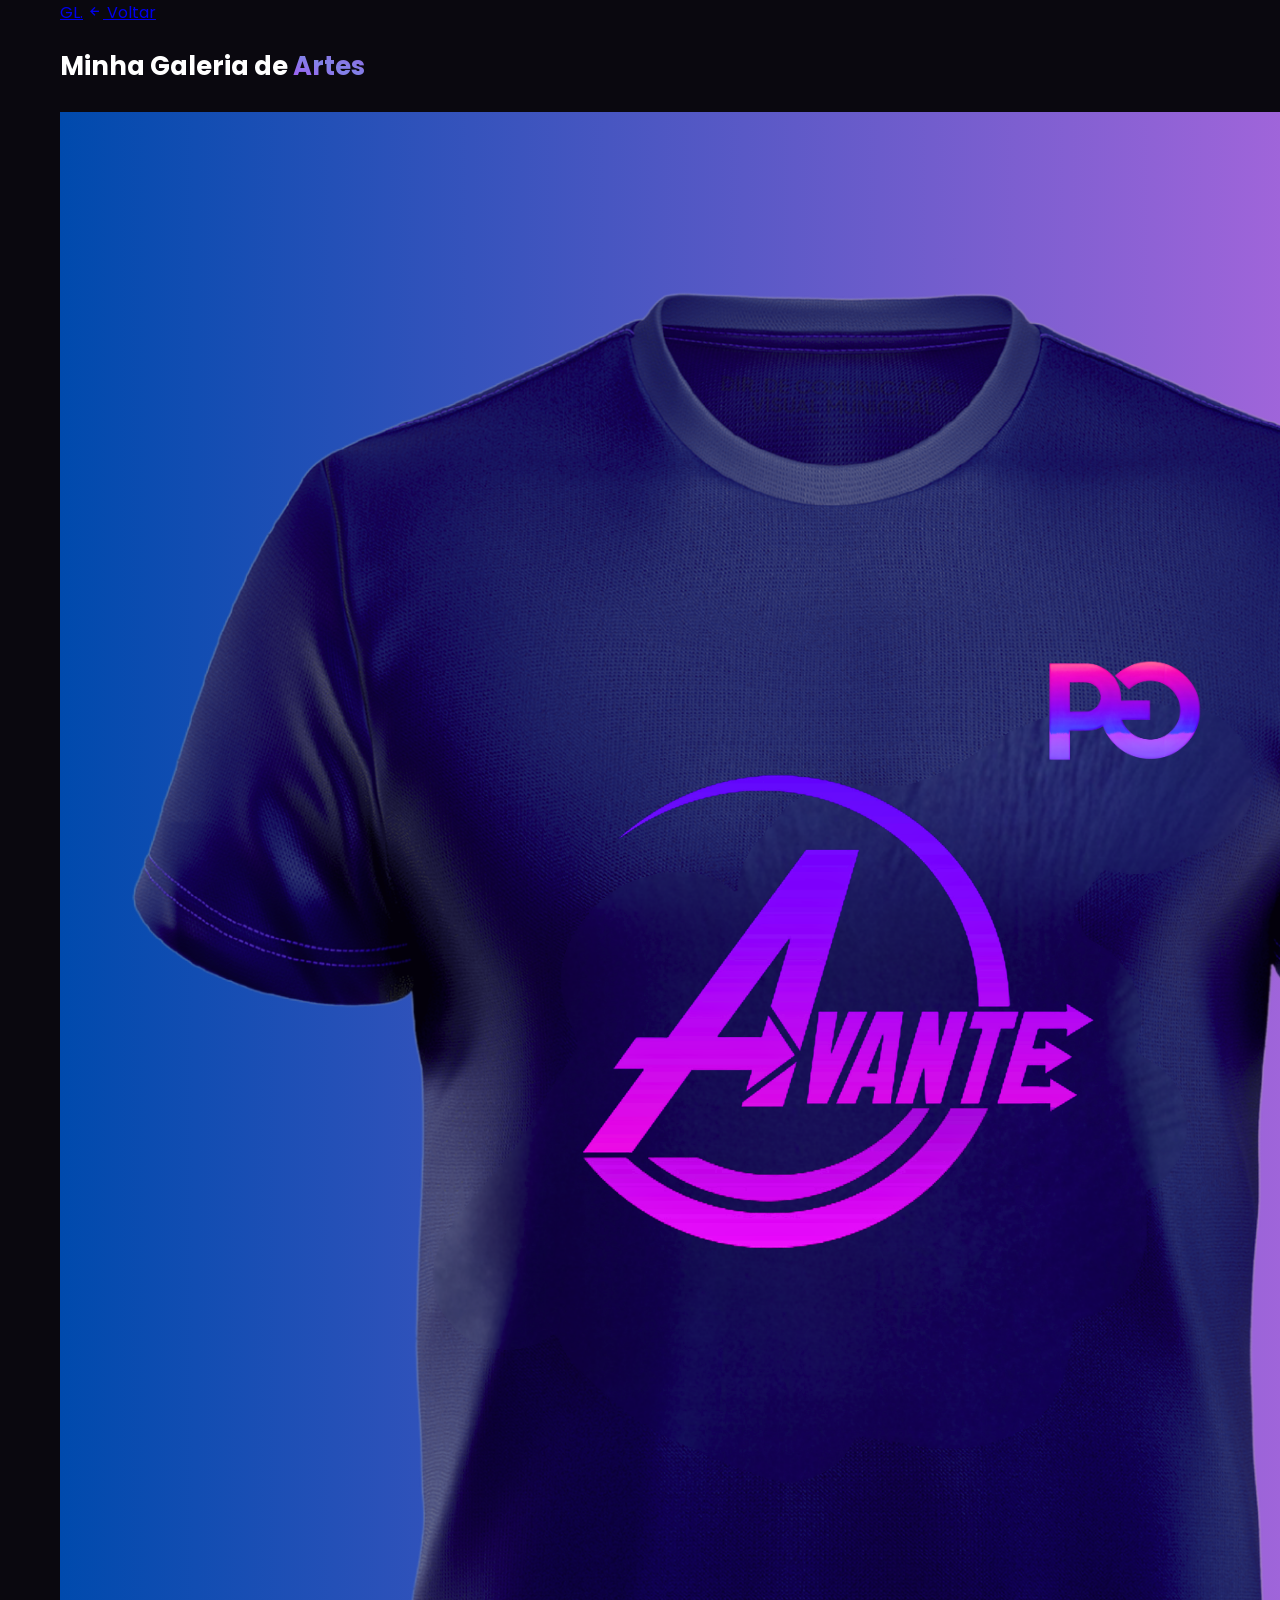
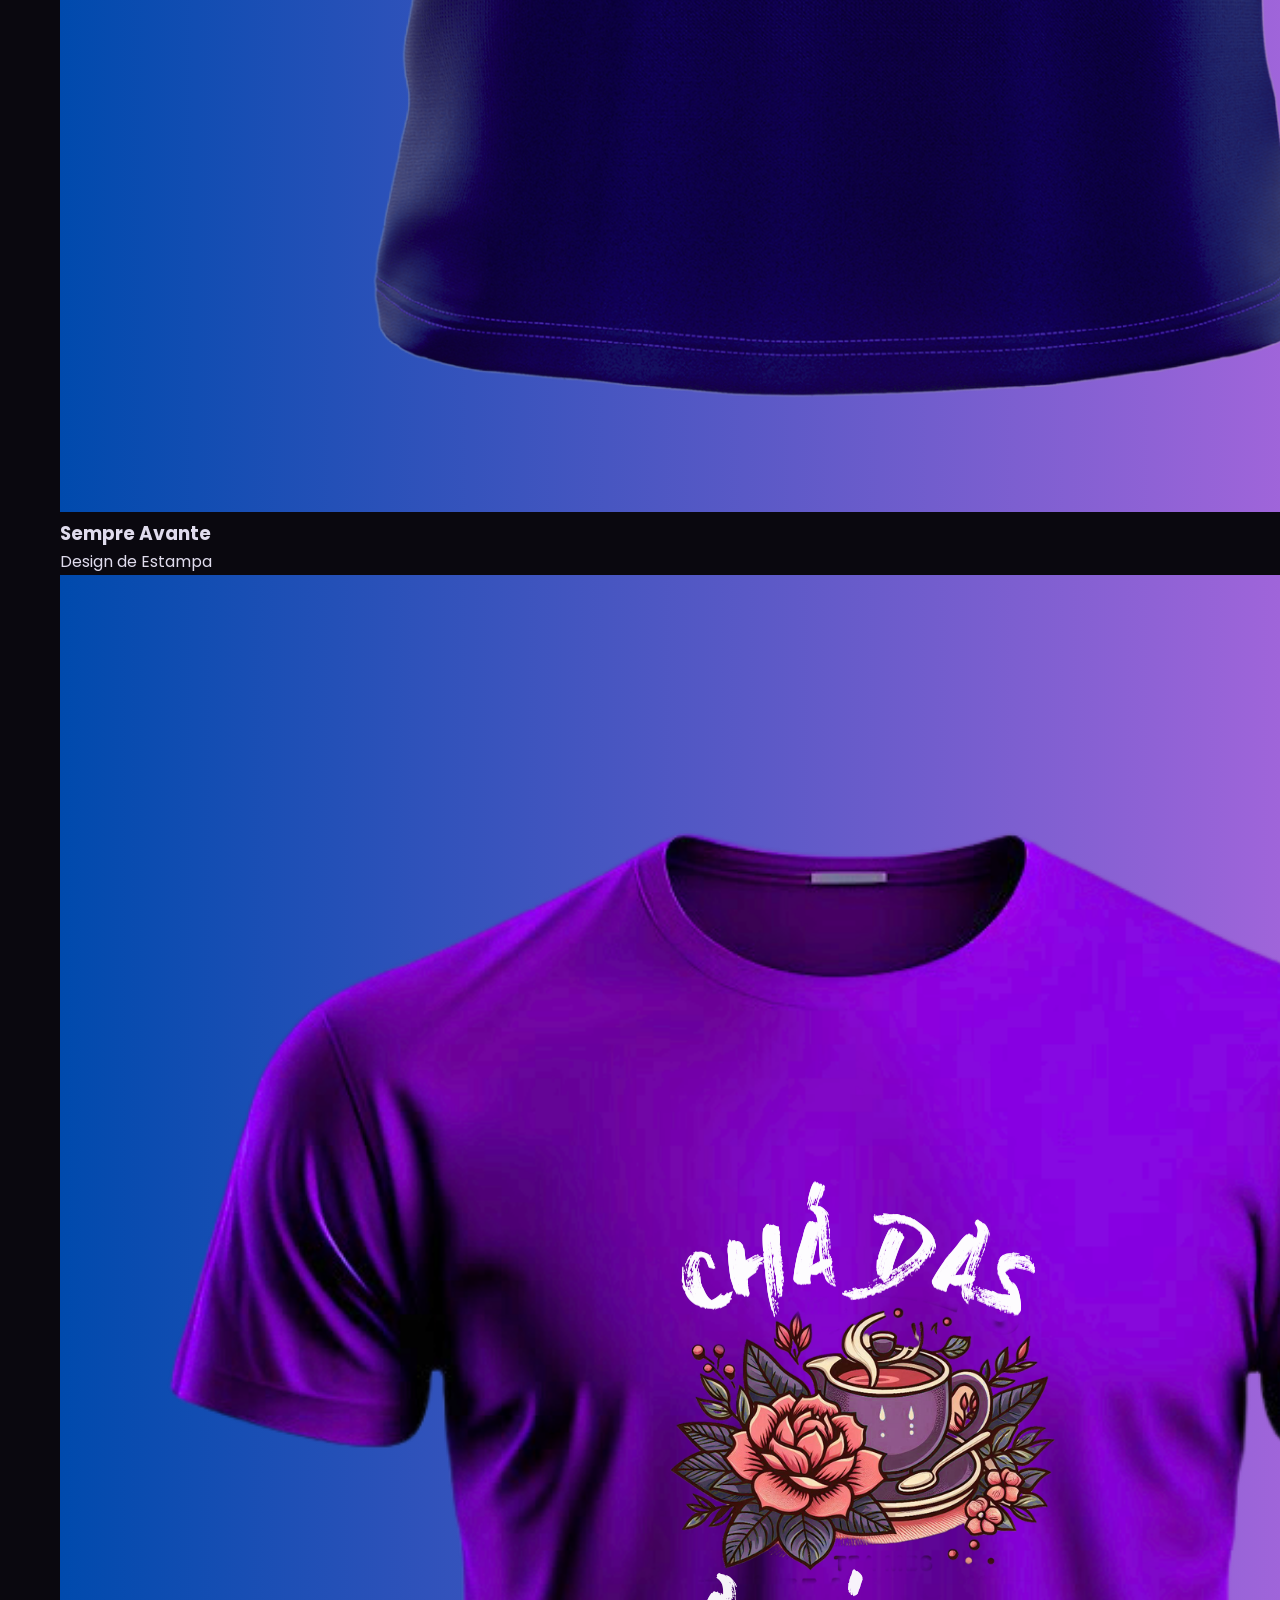
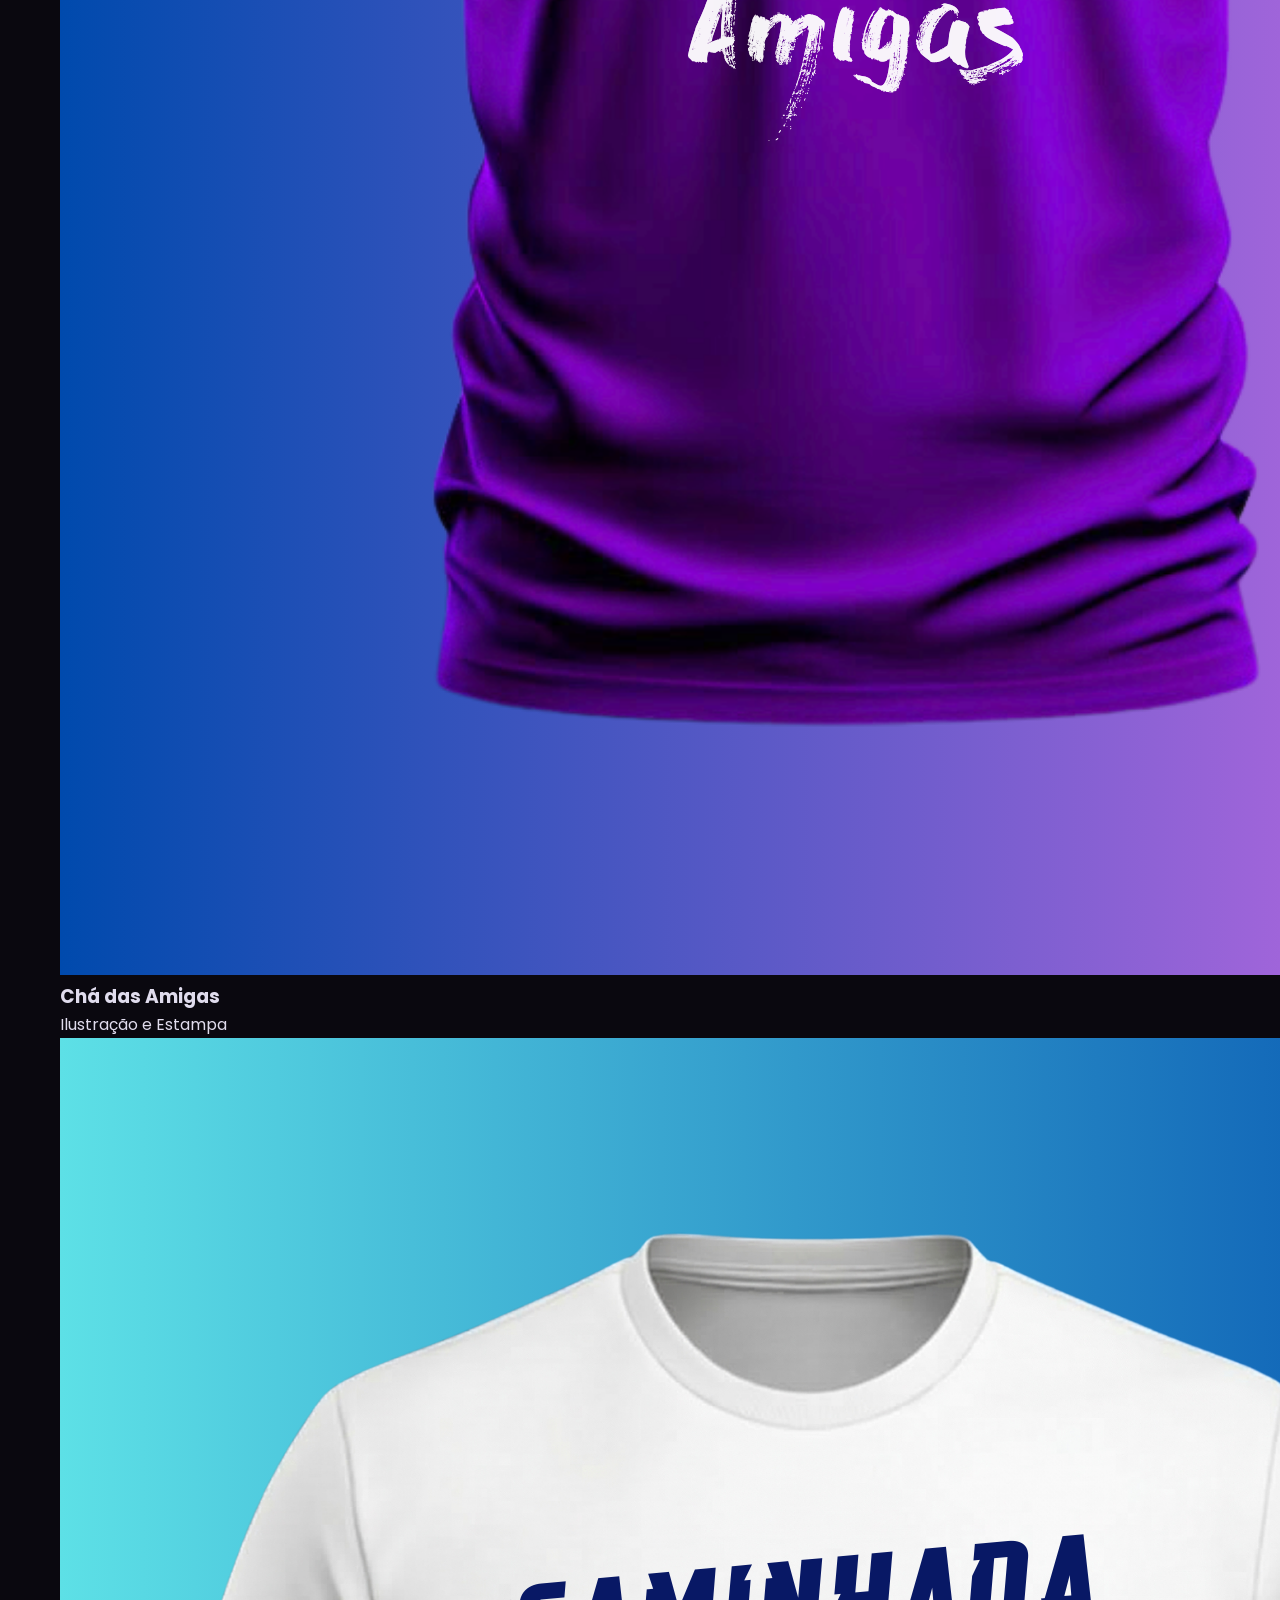
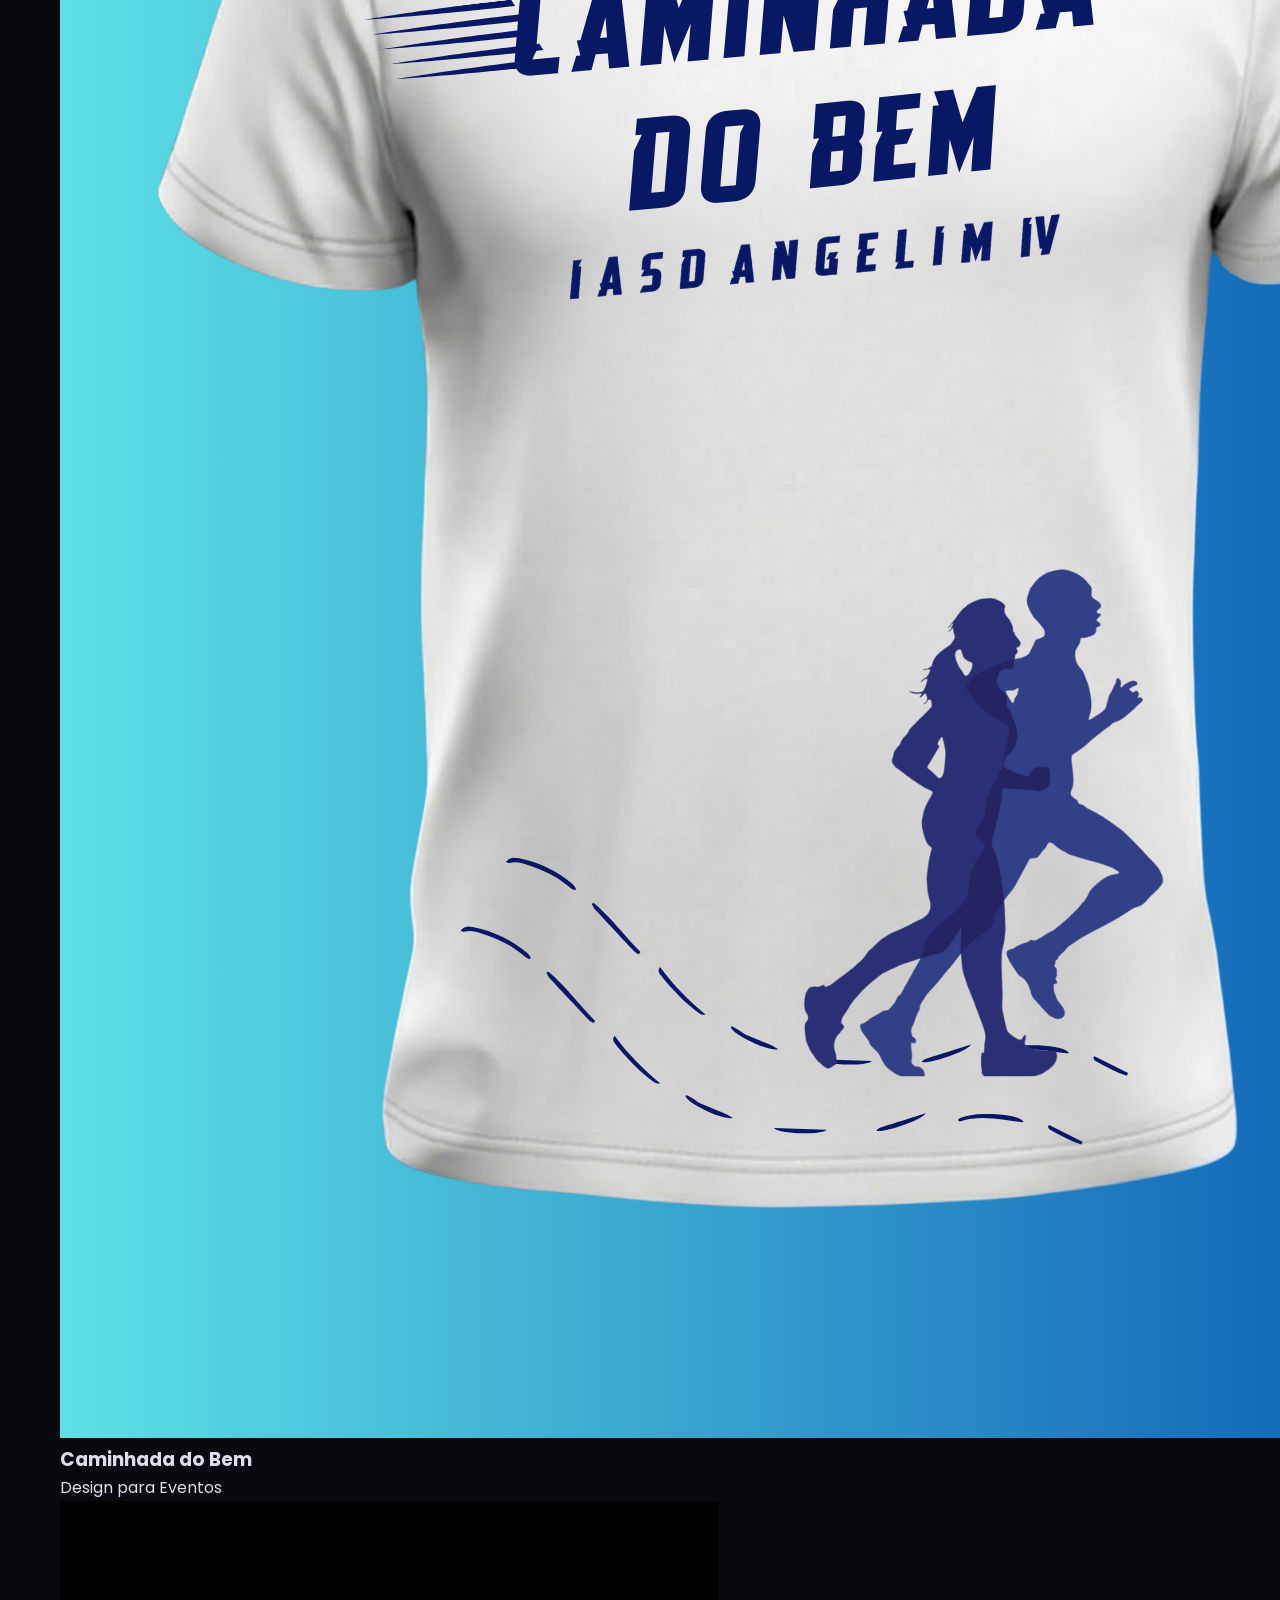
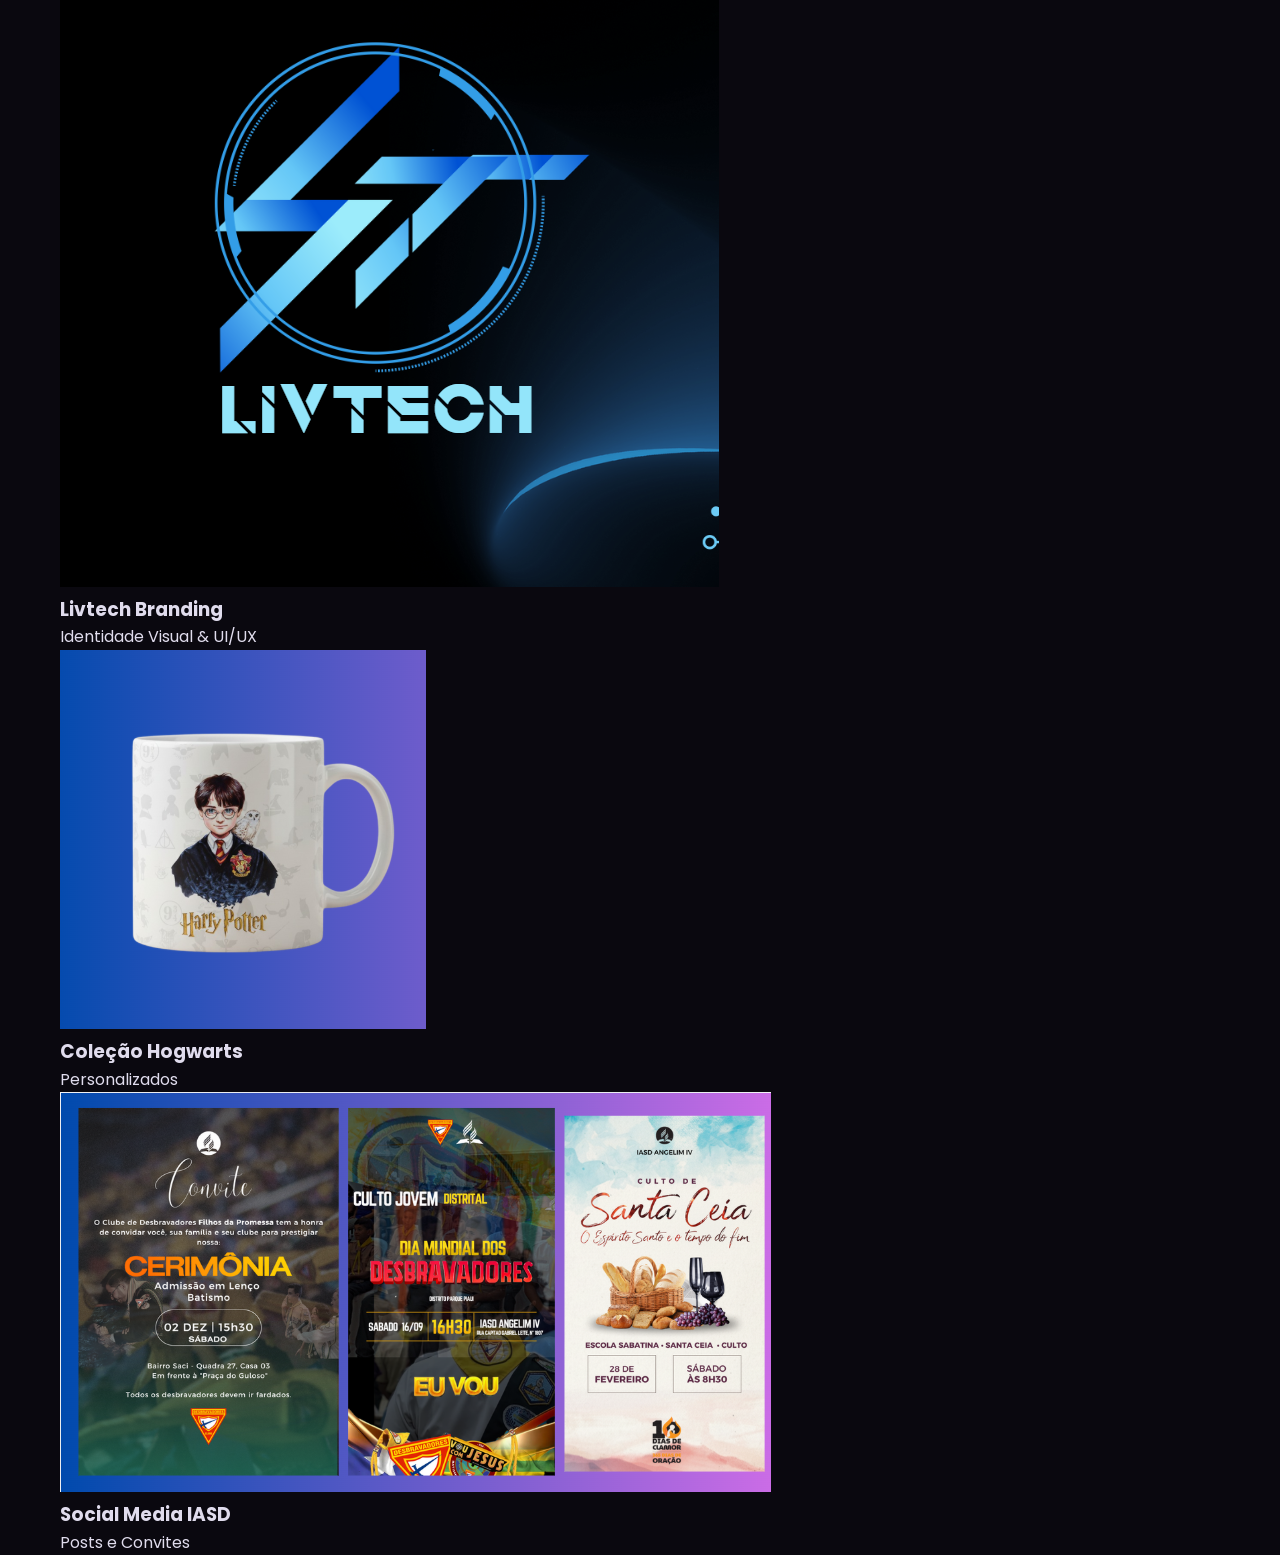
==== galeria.html @ 70418738 "Add files via upload" ====
<!DOCTYPE html>
<html lang="pt-br">
<head>
    <meta charset="UTF-8">
    <meta name="viewport" content="width=device-width, initial-scale=1.0">
    <title>Galeria de Artes | Giordana Livia</title>
    <link rel="stylesheet" href="style.css">
    <link href="https://fonts.googleapis.com/css2?family=Poppins:wght@300;400;600&display=swap" rel="stylesheet">
    <link href='https://unpkg.com/boxicons@2.1.4/css/boxicons.min.css' rel='stylesheet'>
</head>
<body class="bg-galeria">

    <nav class="navbar">
        <div class="container nav-container">
            <a href="index.html" class="logo">GL<span>.</span></a>
            <a href="index.html" class="btn-back"><i class='bx bx-left-arrow-alt'></i> Voltar</a>
        </div>
    </nav>

    <main class="galeria-section">
        <div class="container">
            <h1 class="section-title">Minha Galeria de <span>Artes</span></h1>
            
            <div class="grid-galeria">
            <div class="card-art">
                    <img src="camiseta-avante.jpg" alt="Camiseta Sempre Avante">
                    <div class="card-art-info">
                        <h3>Sempre Avante</h3>
                        <p>Design de Estampa</p>
                    </div>
                </div>  
                

                     <div class="card-art">
                    <img src="camiseta-cha.jpg" alt="Chá das Amigas">
                    <div class="card-art-info">
                        <h3>Chá das Amigas</h3>
                        <p>Ilustração e Estampa</p>
                    </div>
                </div>

                <div class="card-art">
                    <img src="camiseta-caminhada.jpg" alt="Caminhada do Bem">
                    <div class="card-art-info">
                        <h3>Caminhada do Bem</h3>
                        <p>Design para Eventos</p>
                    </div>
                </div>
                
                <div class="card-art">
                    <img src="mockup-livtech.jpg" alt="Livtech Branding">
                    <div class="card-art-info">
                        <h3>Livtech Branding</h3>
                        <p>Identidade Visual & UI/UX</p>
                    </div>
                </div>

               

                <div class="card-art">
                    <img src="canecas-hp.jpg" alt="Canecas Harry Potter">
                    <div class="card-art-info">
                        <h3>Coleção Hogwarts</h3>
                        <p>Personalizados</p>
                    </div>
                </div>


                <div class="card-art">
                    <img src="posts-igreja.jpg" alt="Social Media IASD">
                    <div class="card-art-info">
                        <h3>Social Media IASD</h3>
                        <p>Posts e Convites</p>
                    </div>
                </div>

                
            </div>
        </div>
    </main>

</body>
</html>
---- style.css ----
:root {
    /* Cores Base */
    --bg-color: #0a080f;           
    --card-bg: #13101c;           
    --text-color: #e0dced;        
    --white: #ffffff;
    
    /* Paleta Lilás */
    --primary-color: #a855f7;      
    --secondary-color: #6b21a8;    
    --accent-color: #d8b4fe;       
    
    /* Degradê */
    --main-gradient: linear-gradient(20deg, #a855f7, hsl(240, 69%, 71%), #9164df);
    --font-main: 'Poppins', sans-serif;
}

* {
    margin: 0;
    padding: 0;
    box-sizing: border-box;
}

body {
    font-family: var(--font-main);
    background-color: var(--bg-color);
    color: var(--text-color);
    line-height: 1.6;
    margin: 0; /* Garante que nada fique afastado das bordas */
    padding: 0;
    overflow-x: hidden; /* Evita que a barra lilás crie rolagem lateral */
}

.container {
    max-width: 1200px;
    margin: 0 auto;
    padding: 0 20px;
}

/* --- CABEÇALHO DE CONTATO (TOPO DO CARTAZ) --- */
/* --- CABEÇALHO DE CONTATO (CENTRALIZADO) --- */
.contato-topo-fixo {
    display: flex;
    justify-content: center; /* CENTRALIZA NA HORIZONTAL */
    align-items: center;     /* CENTRALIZA NA VERTICAL */
    gap: 40px;               /* ESPAÇO ENTRE WHATSAPP E INSTAGRAM */
    background: var(--main-gradient); 
    padding: 15px 0;
    width: 100vw; 
    position: relative;
    margin-left: calc(-50vw + 50%); 
    margin-top: 0;           /* ENCOSTA NO TOPO */
    margin-bottom: 30px;
    box-shadow: 0 4px 15px rgba(168, 85, 247, 0.3);
}

.contato-topo-fixo a {
    color: var(--white);
    text-decoration: none;
    font-weight: 600;
    font-size: 1rem;
    display: flex;
    align-items: center;
    gap: 5px;               /* ESPAÇO ENTRE O ÍCONE E O TEXTO */
}

.contato-topo-fixo i {
    font-size: 1.4rem;
}

/* Ajuste para o título não ficar grudado */
.section-title {
    margin-top: 20px;
    margin-bottom: 25px;
}
/* --- 2. SEÇÃO DE SERVIÇOS (FLYER) --- */
.servicos-section {
    padding-top: 30px;
    padding-bottom: 50px;
    text-align: center;
}

.section-title {
    font-size: 2.2rem;
    margin-bottom: 25px;
    color: var(--white);
}

.section-title span {
    background: var(--main-gradient);
    -webkit-background-clip: text;
    -webkit-text-fill-color: transparent;
}

/* --- 3. APRESENTAÇÃO: FOTO À ESQUERDA --- */
.apresentacao-cartaz {
    display: flex;
    flex-direction: row;
    align-items: center;
    justify-content: center;
    gap: 25px;
    max-width: 850px;
    margin: 0 auto 40px;
    text-align: left; /* Garante o texto alinhado à esquerda no PC */
}

.foto-perfil img {
    width: 130px;
    height: 130px;
    border-radius: 50%;
    border: 3px solid var(--primary-color);
    object-fit: cover;
    flex-shrink: 0;
    box-shadow: 0 0 15px rgba(168, 85, 247, 0.4);
}

.texto-apresentação p {
    font-size: 1rem;
    color: var(--text-color);
}

/* --- 4. GRID DE SERVIÇOS (CARDS) --- */
.grid-servicos {
    display: grid;
    grid-template-columns: repeat(auto-fit, minmax(280px, 1fr));
    gap: 20px;
}

.card-servico {
    background: var(--card-bg);
    padding: 25px;
    border-radius: 20px;
    border: 1px solid rgba(168, 85, 247, 0.1);
    text-align: left;
    transition: 0.3s;
}

.card-servico:hover {
    border-color: var(--primary-color);
    transform: translateY(-5px);
}

.card-servico i.main-icon {
    font-size: 2.5rem;
    color: var(--primary-color);
    margin-bottom: 15px;
    display: block;
}

.card-servico h3 {
    font-size: 1.3rem;
    margin-bottom: 10px;
    color: var(--white);
}

.card-servico p {
    font-size: 0.9rem;
    color: #b5a4a4;
    margin-bottom: 15px;
}

.lista-servicos {
    list-style: none;
    border-top: 1px solid rgba(255, 255, 255, 0.05);
    padding-top: 15px;
}

.lista-servicos li {
    font-size: 0.85rem;
    margin-bottom: 8px;
    display: flex;
    align-items: center;
    gap: 8px;
}

.lista-servicos li i {
    color: var(--primary-color);
    font-size: 1rem;
}

/* --- AJUSTES EXCLUSIVOS PARA CELULAR (PRINT 2X2) --- */
@media (max-width: 768px) {
    .contato-topo-fixo {
        display: flex;
        justify-content: center; /* GARANTE A CENTRALIZAÇÃO NO CELULAR */
        gap: 15px;               /* REDUZ O ESPAÇO PARA CABER NO PRINT */
        padding: 12px 0;
        margin-top: 0;
        width: 100vw;
    }

    .contato-topo-fixo a {
        font-size: 0.8rem;
    }
}

    .section-title {
        font-size: 1.6rem;
    }

    .apresentacao-cartaz {
        flex-direction: row; /* FOTO À ESQUERDA NO CELULAR */
        gap: 15px;
        margin-bottom: 25px;
        padding: 0 10px;
    }

    .foto-perfil img {
        width: 85px; 
        height: 85px;
    }

    .texto-apresentação p {
        font-size: 0.75rem;
        line-height: 1.3;
    }

    /* FORÇA O GRID 2X2 NO CELULAR */
    .grid-servicos {
        grid-template-columns: 1fr 1fr; 
        gap: 10px;
    }

    .card-servico {
        padding: 15px 10px;
    }

    .card-servico h3 {
        font-size: 0.95rem;
    }

    .card-servico p {
        font-size: 0.7rem;
    }

    .lista-servicos li {
        font-size: 0.65rem; 
        gap: 5px;
    }
}
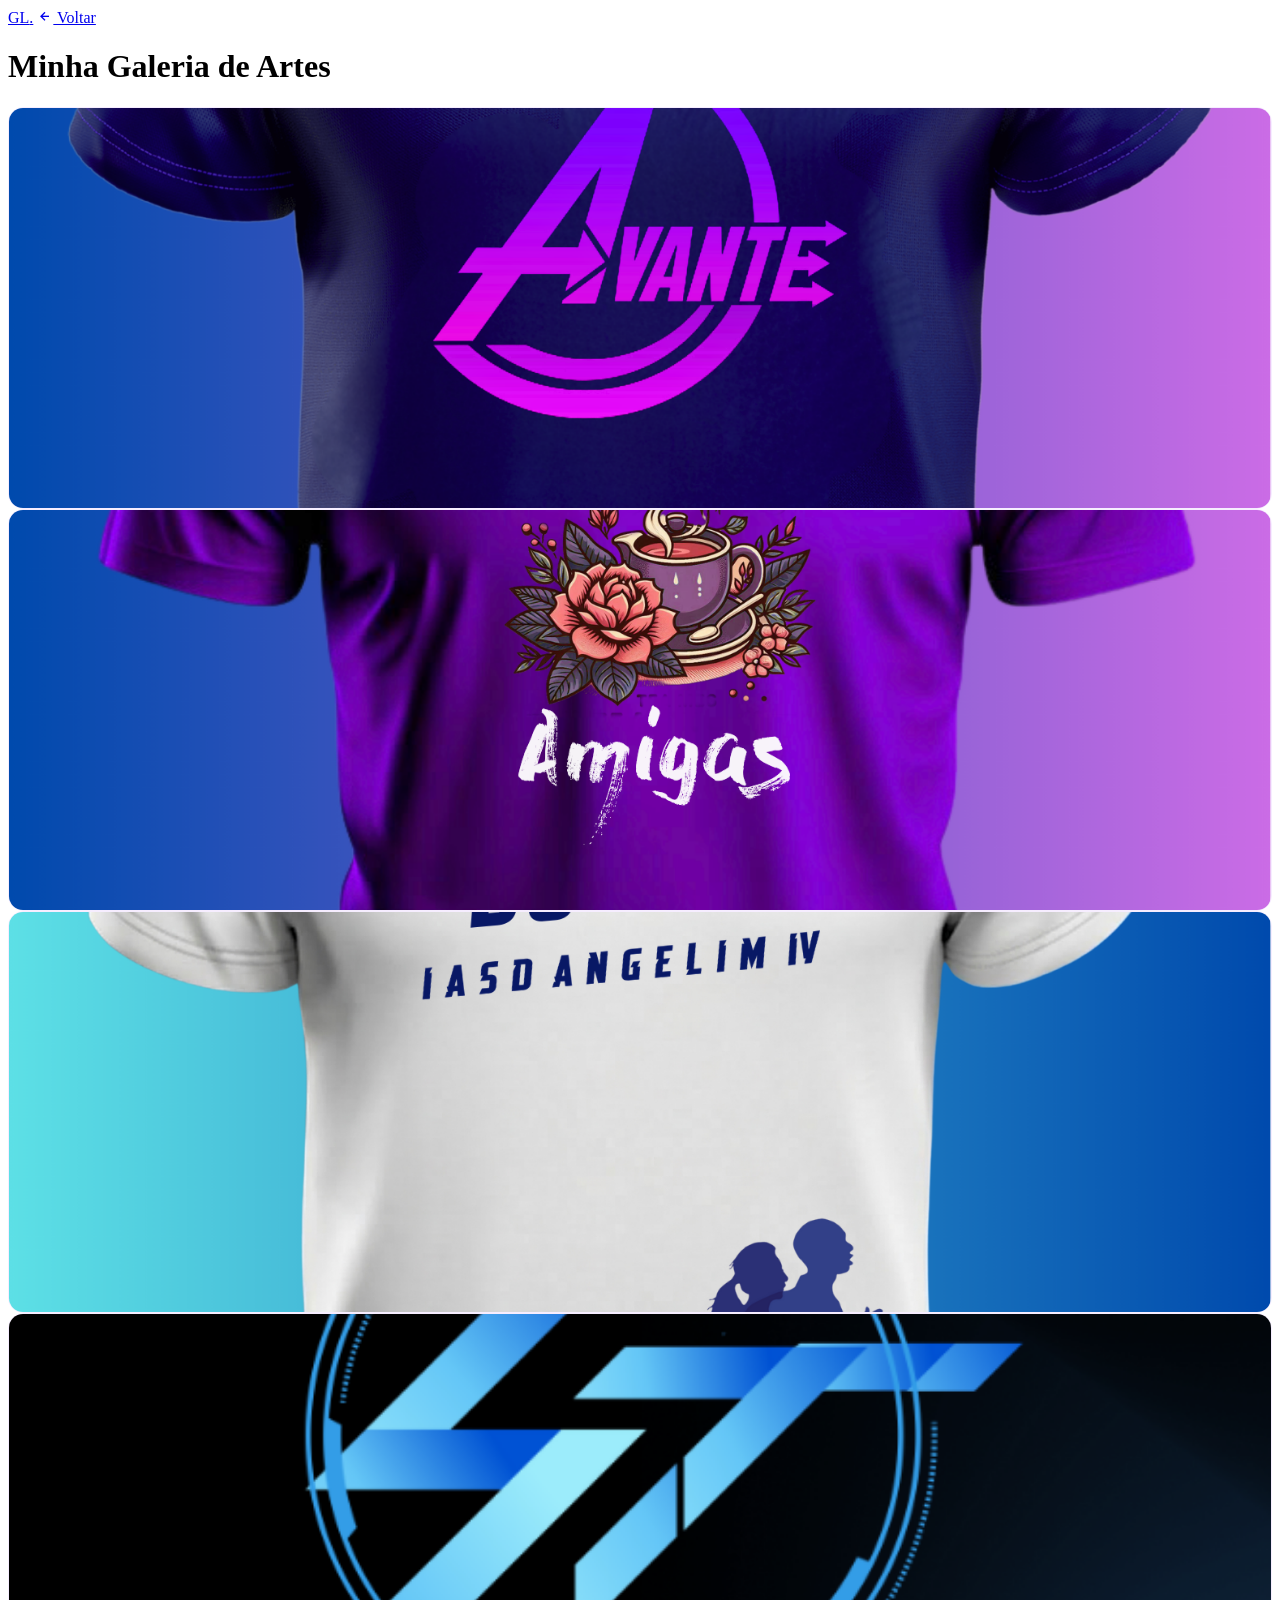
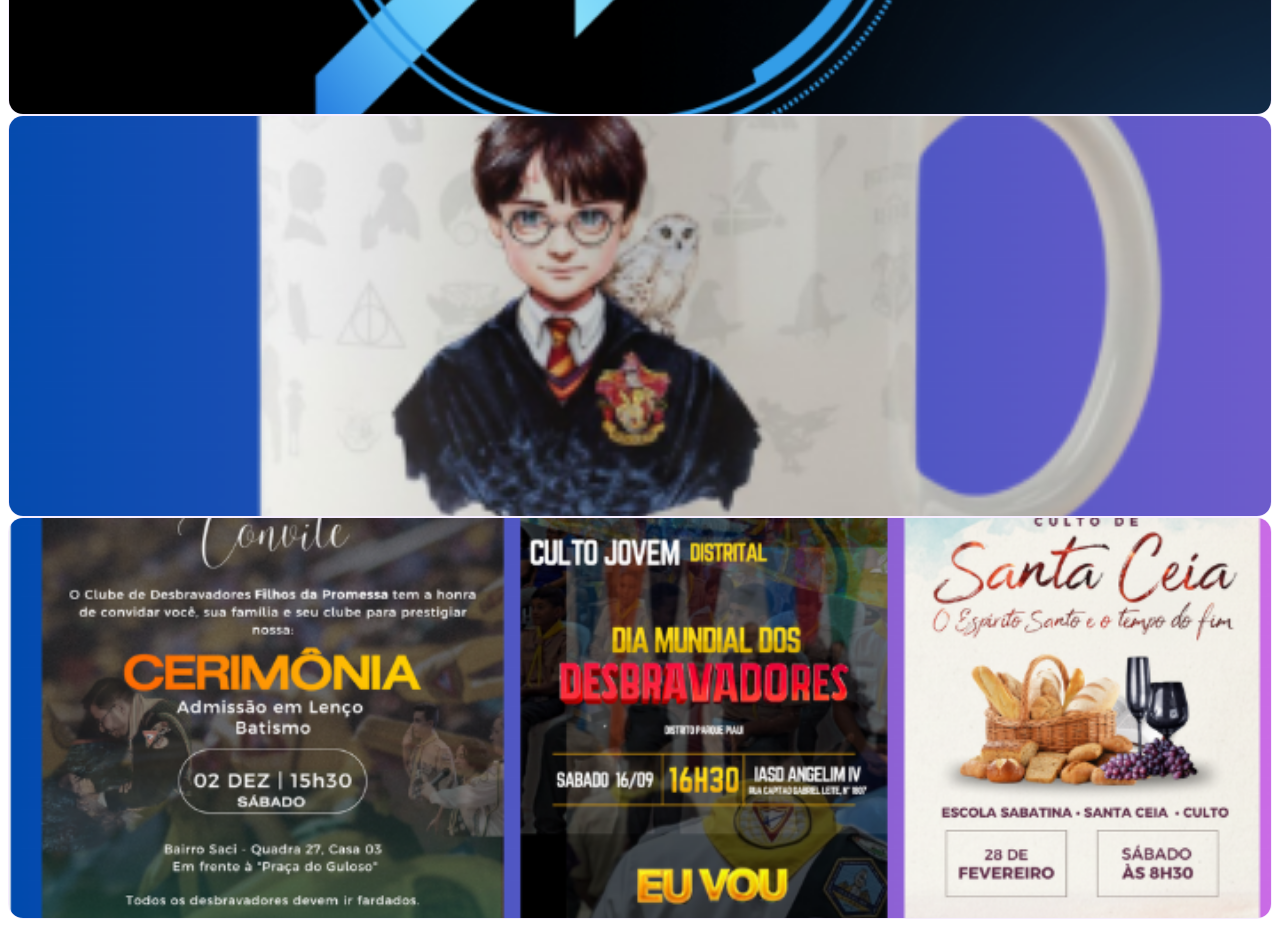
==== commit 8ab64c19: "Fix HTML formatting and structure" ====
--- a/galeria.html
+++ b/galeria.html
@@ -4,7 +4,7 @@
     <meta charset="UTF-8">
     <meta name="viewport" content="width=device-width, initial-scale=1.0">
     <title>Galeria de Artes | Giordana Livia</title>
-    <link rel="stylesheet" href="style.css">
+     <link rel="stylesheet" href="style.css">
     <link href="https://fonts.googleapis.com/css2?family=Poppins:wght@300;400;600&display=swap" rel="stylesheet">
     <link href='https://unpkg.com/boxicons@2.1.4/css/boxicons.min.css' rel='stylesheet'>
 </head>
@@ -80,4 +80,4 @@
     </main>
 
 </body>
-</html>+</html>
--- a/style.css
+++ b/style.css
@@ -1,240 +1,105 @@
-:root {
-    /* Cores Base */
-    --bg-color: #0a080f;           
-    --card-bg: #13101c;           
-    --text-color: #e0dced;        
-    --white: #ffffff;
-    
-    /* Paleta Lilás */
-    --primary-color: #a855f7;      
-    --secondary-color: #6b21a8;    
-    --accent-color: #d8b4fe;       
-    
-    /* Degradê */
-    --main-gradient: linear-gradient(20deg, #a855f7, hsl(240, 69%, 71%), #9164df);
-    --font-main: 'Poppins', sans-serif;
+/* --- AJUSTES GERAIS E CORREÇÕES --- */
+
+/* Unificando o efeito de texto em degradê para evitar repetição */
+.gradient-text {
+    background: var(--main-gradient);
+    -webkit-background-clip: text;
+    background-clip: text;
+    -webkit-text-fill-color: transparent;
+    display: inline-block; /* Garante que o fundo cubra apenas o texto */
 }
 
-* {
-    margin: 0;
-    padding: 0;
-    box-sizing: border-box;
+/* Melhoria no Hero para garantir que ocupe a tela toda corretamente */
+.hero {
+    width: 100%;
+    min-height: 100vh; /* min-height é mais seguro que height fixo */
+    display: flex;
+    align-items: center;
+    background: radial-gradient(circle at 10% 30%, rgba(168, 85, 247, 0.1), transparent 40%);
+    padding: 80px 0; /* Espaço para a navbar fixa */
 }
 
-body {
-    font-family: var(--font-main);
-    background-color: var(--bg-color);
-    color: var(--text-color);
-    line-height: 1.6;
-    margin: 0; /* Garante que nada fique afastado das bordas */
-    padding: 0;
-    overflow-x: hidden; /* Evita que a barra lilás crie rolagem lateral */
-}
-
-.container {
-    max-width: 1200px;
-    margin: 0 auto;
-    padding: 0 20px;
-}
-
-/* --- CABEÇALHO DE CONTATO (TOPO DO CARTAZ) --- */
-/* --- CABEÇALHO DE CONTATO (CENTRALIZADO) --- */
-.contato-topo-fixo {
-    display: flex;
-    justify-content: center; /* CENTRALIZA NA HORIZONTAL */
-    align-items: center;     /* CENTRALIZA NA VERTICAL */
-    gap: 40px;               /* ESPAÇO ENTRE WHATSAPP E INSTAGRAM */
-    background: var(--main-gradient); 
-    padding: 15px 0;
-    width: 100vw; 
-    position: relative;
-    margin-left: calc(-50vw + 50%); 
-    margin-top: 0;           /* ENCOSTA NO TOPO */
-    margin-bottom: 30px;
-    box-shadow: 0 4px 15px rgba(168, 85, 247, 0.3);
-}
-
-.contato-topo-fixo a {
-    color: var(--white);
-    text-decoration: none;
-    font-weight: 600;
-    font-size: 1rem;
-    display: flex;
-    align-items: center;
-    gap: 5px;               /* ESPAÇO ENTRE O ÍCONE E O TEXTO */
-}
-
-.contato-topo-fixo i {
-    font-size: 1.4rem;
-}
-
-/* Ajuste para o título não ficar grudado */
-.section-title {
-    margin-top: 20px;
-    margin-bottom: 25px;
-}
-/* --- 2. SEÇÃO DE SERVIÇOS (FLYER) --- */
-.servicos-section {
-    padding-top: 30px;
-    padding-bottom: 50px;
-    text-align: center;
-}
-
-.section-title {
-    font-size: 2.2rem;
-    margin-bottom: 25px;
-    color: var(--white);
-}
-
-.section-title span {
-    background: var(--main-gradient);
-    -webkit-background-clip: text;
-    -webkit-text-fill-color: transparent;
-}
-
-/* --- 3. APRESENTAÇÃO: FOTO À ESQUERDA --- */
-.apresentacao-cartaz {
-    display: flex;
-    flex-direction: row;
-    align-items: center;
-    justify-content: center;
-    gap: 25px;
-    max-width: 850px;
-    margin: 0 auto 40px;
-    text-align: left; /* Garante o texto alinhado à esquerda no PC */
-}
-
-.foto-perfil img {
-    width: 130px;
-    height: 130px;
-    border-radius: 50%;
-    border: 3px solid var(--primary-color);
-    object-fit: cover;
-    flex-shrink: 0;
-    box-shadow: 0 0 15px rgba(168, 85, 247, 0.4);
-}
-
-.texto-apresentação p {
-    font-size: 1rem;
-    color: var(--text-color);
-}
-
-/* --- 4. GRID DE SERVIÇOS (CARDS) --- */
-.grid-servicos {
-    display: grid;
-    grid-template-columns: repeat(auto-fit, minmax(280px, 1fr));
-    gap: 20px;
-}
-
-.card-servico {
-    background: var(--card-bg);
-    padding: 25px;
-    border-radius: 20px;
-    border: 1px solid rgba(168, 85, 247, 0.1);
-    text-align: left;
-    transition: 0.3s;
-}
-
-.card-servico:hover {
-    border-color: var(--primary-color);
-    transform: translateY(-5px);
-}
-
-.card-servico i.main-icon {
-    font-size: 2.5rem;
-    color: var(--primary-color);
-    margin-bottom: 15px;
-    display: block;
-}
-
-.card-servico h3 {
-    font-size: 1.3rem;
-    margin-bottom: 10px;
-    color: var(--white);
-}
-
-.card-servico p {
-    font-size: 0.9rem;
-    color: #b5a4a4;
-    margin-bottom: 15px;
-}
-
-.lista-servicos {
-    list-style: none;
-    border-top: 1px solid rgba(255, 255, 255, 0.05);
-    padding-top: 15px;
-}
-
-.lista-servicos li {
-    font-size: 0.85rem;
-    margin-bottom: 8px;
-    display: flex;
-    align-items: center;
-    gap: 8px;
-}
-
-.lista-servicos li i {
-    color: var(--primary-color);
-    font-size: 1rem;
-}
-
-/* --- AJUSTES EXCLUSIVOS PARA CELULAR (PRINT 2X2) --- */
+/* --- CORREÇÃO DO MEDIA QUERY (Onde estava o erro de chaves) --- */
 @media (max-width: 768px) {
-    .contato-topo-fixo {
-        display: flex;
-        justify-content: center; /* GARANTE A CENTRALIZAÇÃO NO CELULAR */
-        gap: 15px;               /* REDUZ O ESPAÇO PARA CABER NO PRINT */
-        padding: 12px 0;
-        margin-top: 0;
-        width: 100vw;
+    .hero {
+        height: auto;
+        padding: 120px 0 50px 0;
     }
 
-    .contato-topo-fixo a {
-        font-size: 0.8rem;
+    .hero-layout {
+        flex-direction: column-reverse;
+        text-align: center;
+        gap: 30px;
+    }
+
+    .hero-content h1 {
+        font-size: 2.8rem;
+        line-height: 1.2;
+    }
+
+    .hero-image img {
+        width: 250px; /* Reduzi um pouco para telas pequenas */
+        height: 250px;
+        object-fit: cover;
+        border-radius: 50%;
+        border: 5px solid var(--primary-color);
+        display: block;
+        margin: 0 auto;
+    } /* FECHAMENTO CORRETO AQUI */
+
+    .hero-btns {
+        flex-direction: column;
+        width: 100%;
+        align-items: center;
+    }
+
+    .btn-filled, .btn-outline {
+        width: 100%;
+        max-width: 300px;
+        text-align: center;
     }
 }
 
-    .section-title {
-        font-size: 1.6rem;
-    }
+/* --- MELHORIA NOS CARDS DE ARTES --- */
+.card-art {
+    background: var(--card-bg);
+    border-radius: 15px;
+    overflow: hidden;
+    position: relative;
+    height: 400px;
+    border: 1px solid rgba(168, 85, 247, 0.1);
+    transition: transform 0.4s cubic-bezier(0.175, 0.885, 0.32, 1.275);
+    will-change: transform;
+}
 
-    .apresentacao-cartaz {
-        flex-direction: row; /* FOTO À ESQUERDA NO CELULAR */
-        gap: 15px;
-        margin-bottom: 25px;
-        padding: 0 10px;
-    }
+.card-art img {
+    width: 100%;
+    height: 100%;
+    object-fit: cover;
+    transition: 0.6s ease;
+}
 
-    .foto-perfil img {
-        width: 85px; 
-        height: 85px;
-    }
+.card-art:hover img {
+    transform: scale(1.1) rotate(2deg);
+    filter: brightness(0.4);
+}
 
-    .texto-apresentação p {
-        font-size: 0.75rem;
-        line-height: 1.3;
-    }
+.card-art-info {
+    position: absolute;
+    bottom: -100%;
+    left: 0;
+    width: 100%;
+    background: linear-gradient(to top, rgba(10, 8, 15, 0.95), transparent);
+    padding: 25px;
+    transition: 0.4s ease-in-out;
+}
 
-    /* FORÇA O GRID 2X2 NO CELULAR */
-    .grid-servicos {
-        grid-template-columns: 1fr 1fr; 
-        gap: 10px;
-    }
+.card-art:hover .card-art-info {
+    bottom: 0;
+}
 
-    .card-servico {
-        padding: 15px 10px;
-    }
-
-    .card-servico h3 {
-        font-size: 0.95rem;
-    }
-
-    .card-servico p {
-        font-size: 0.7rem;
-    }
-
-    .lista-servicos li {
-        font-size: 0.65rem; 
-        gap: 5px;
-    }
-}+/* --- BOTÕES DE CONTATO (Ajuste de contraste) --- */
+.btn-contato.whatsapp:hover {
+    background-color: #1eb954; /* Um verde levemente mais escuro no hover */
+    box-shadow: 0 0 20px rgba(37, 211, 102, 0.3);
+}
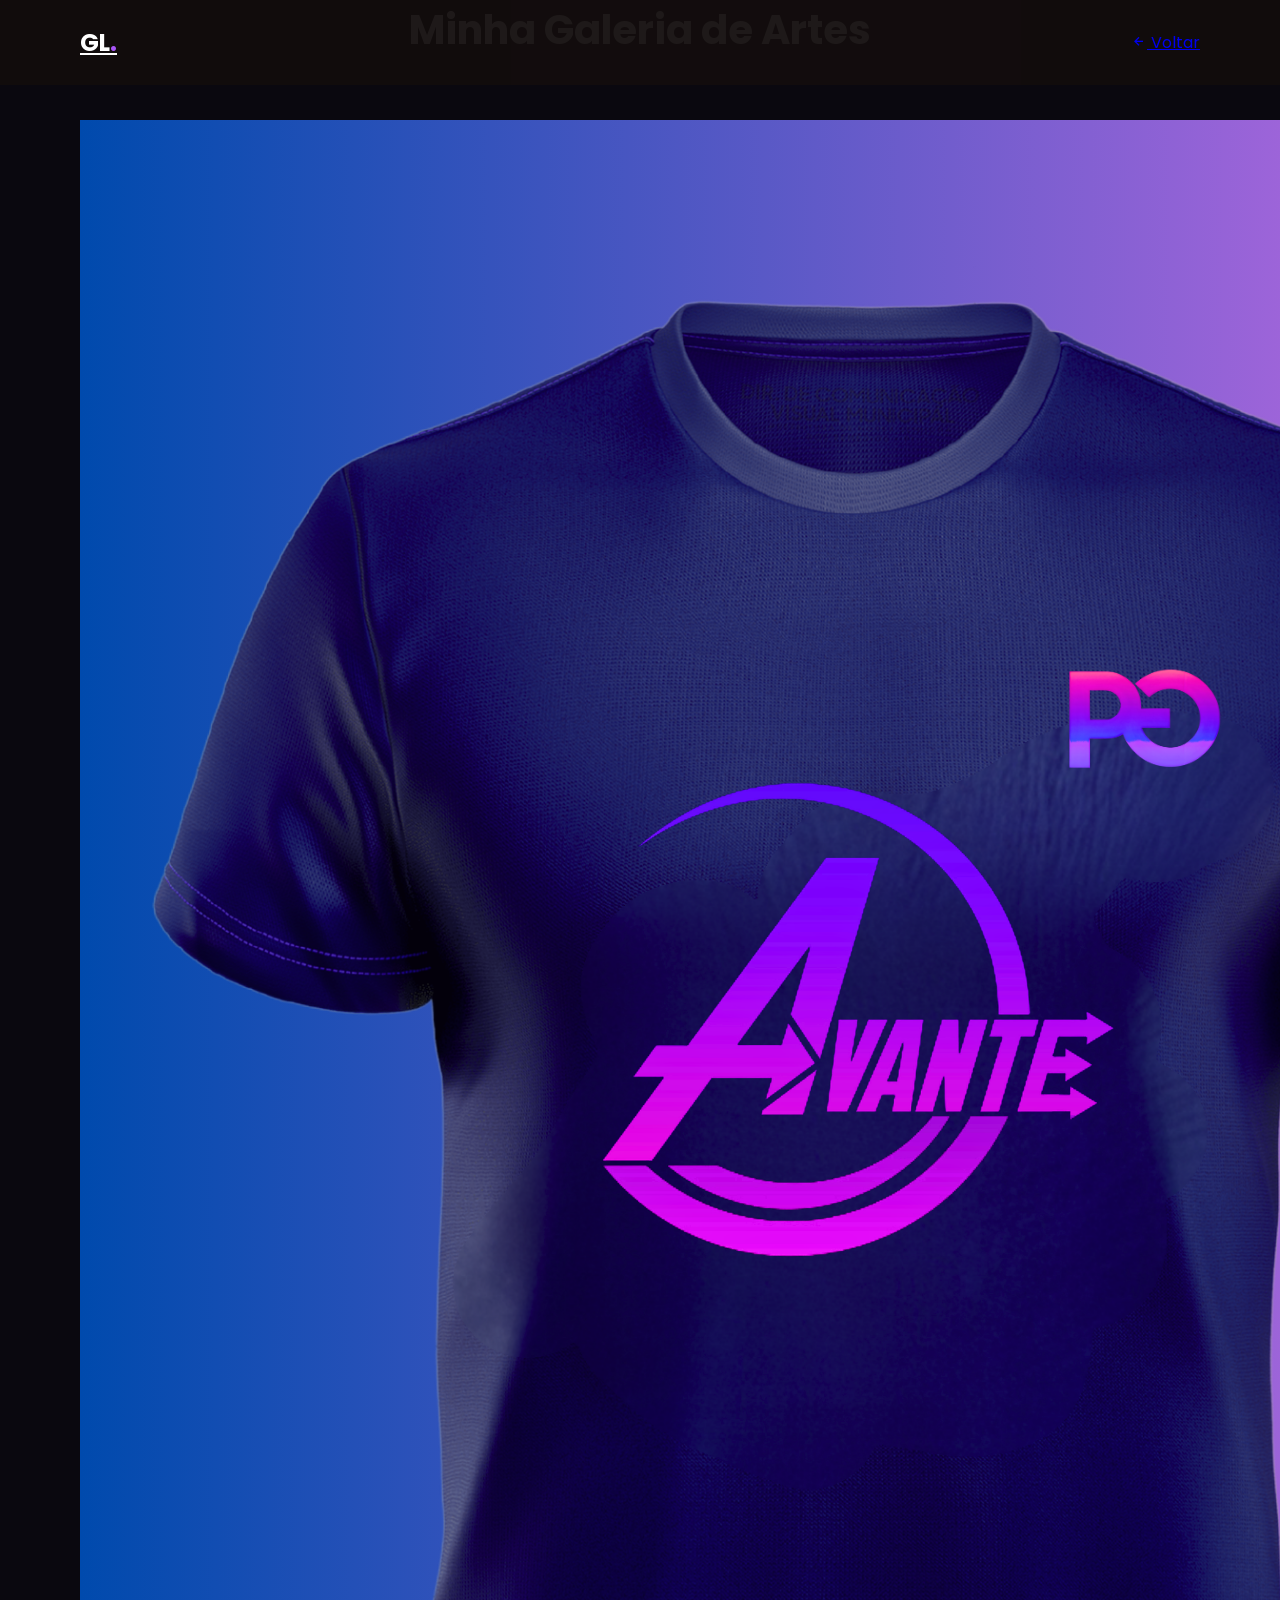
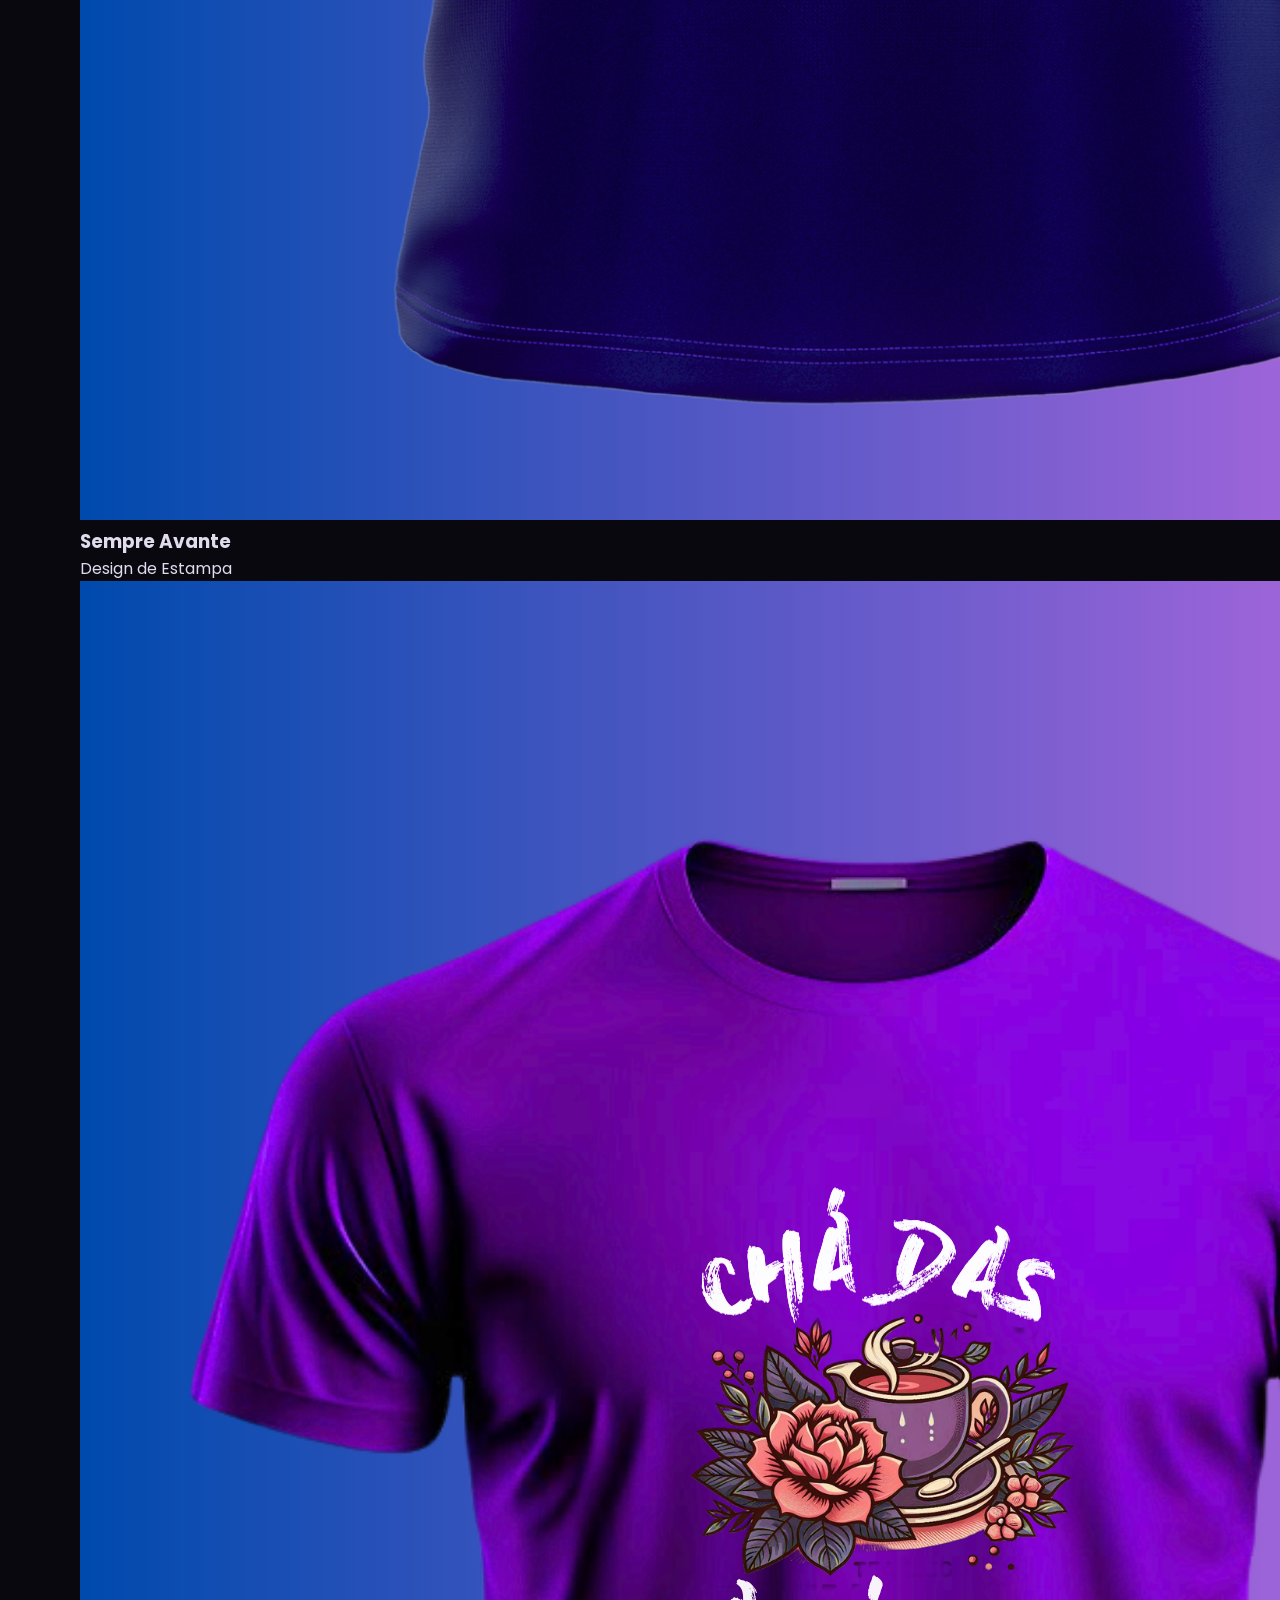
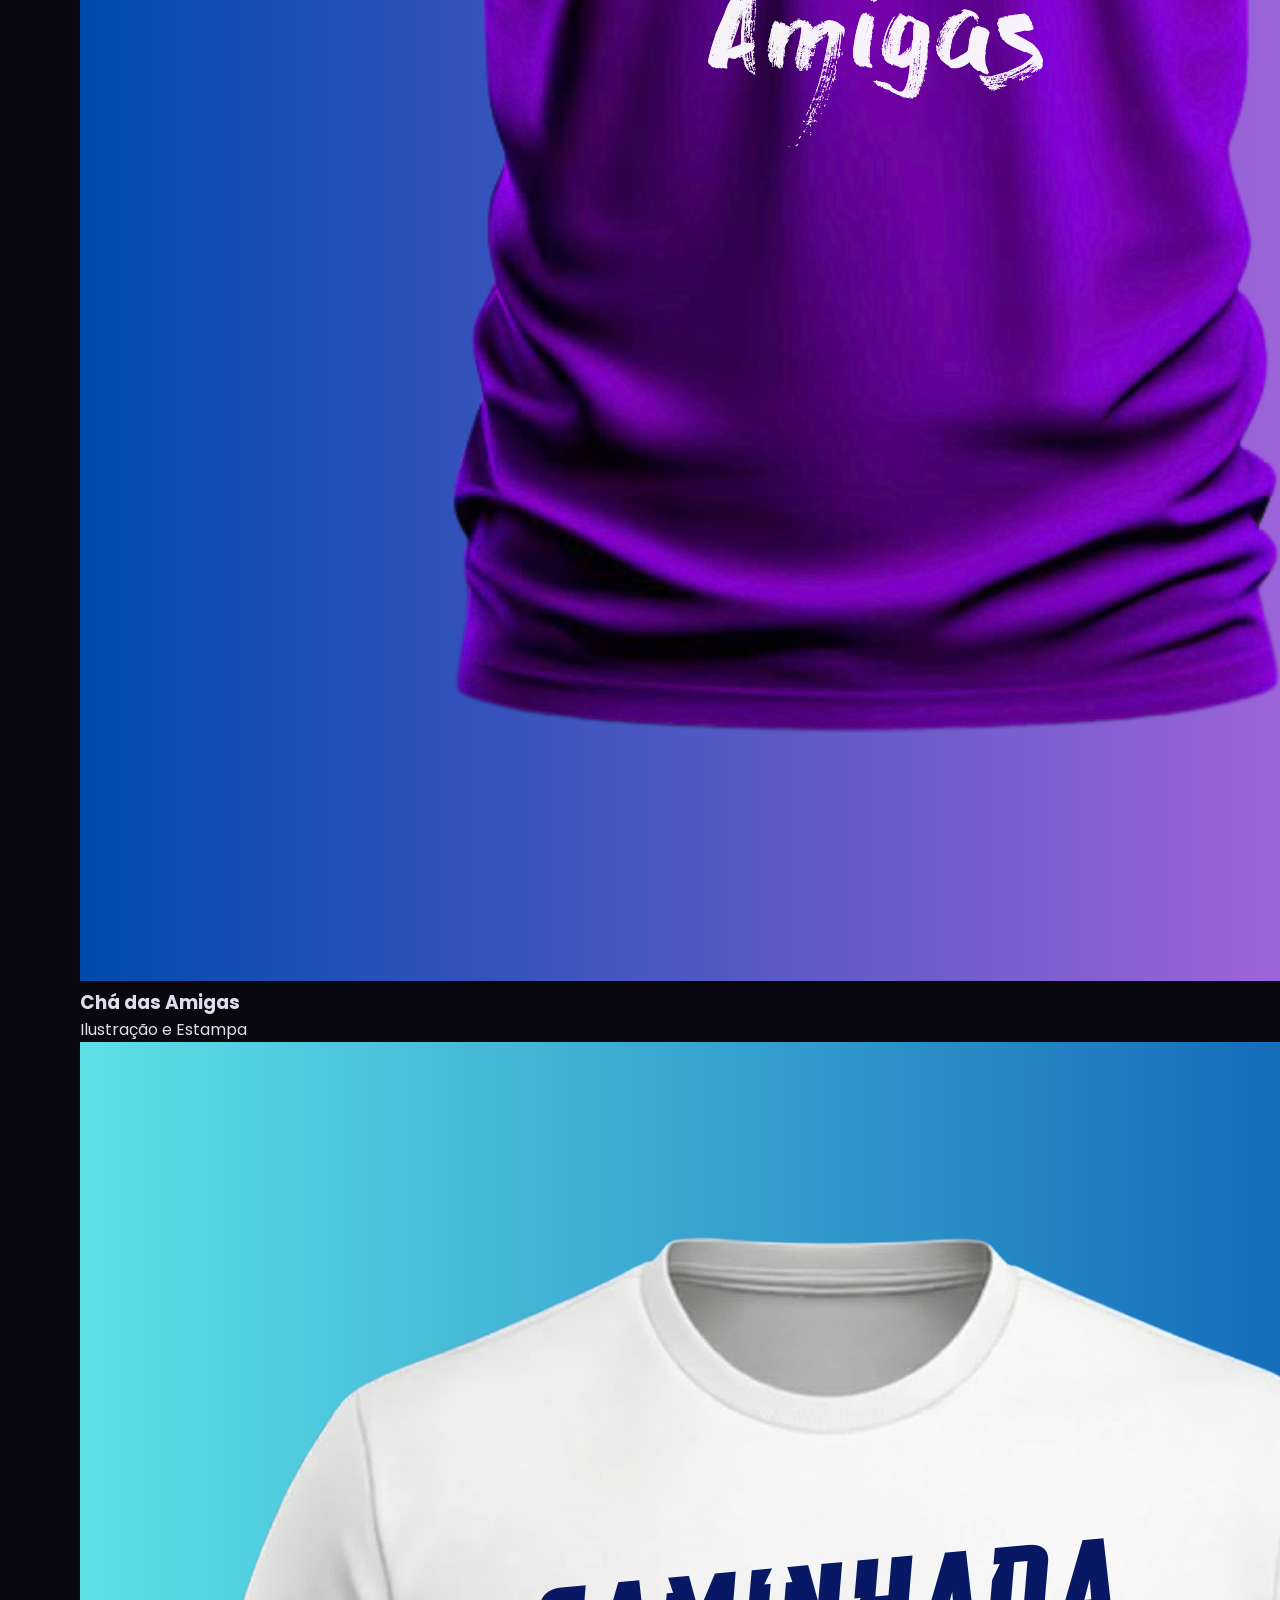
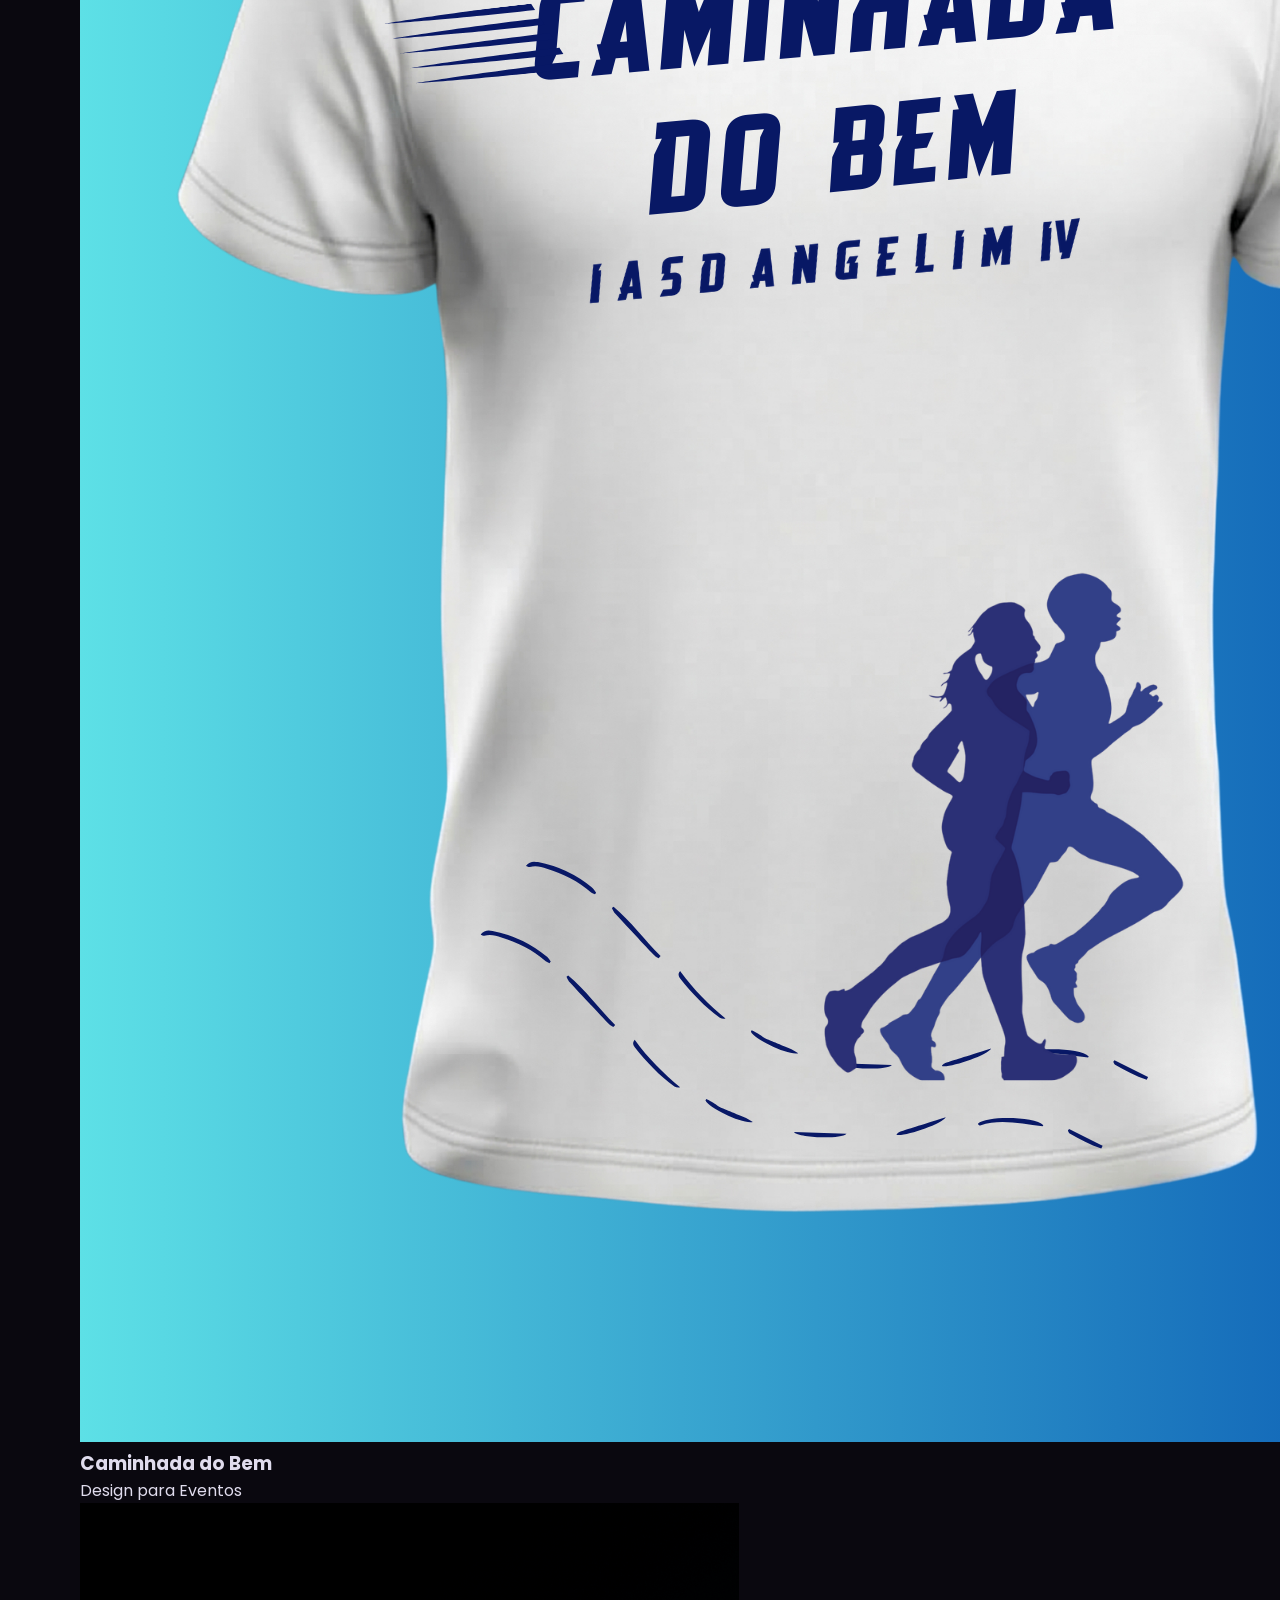
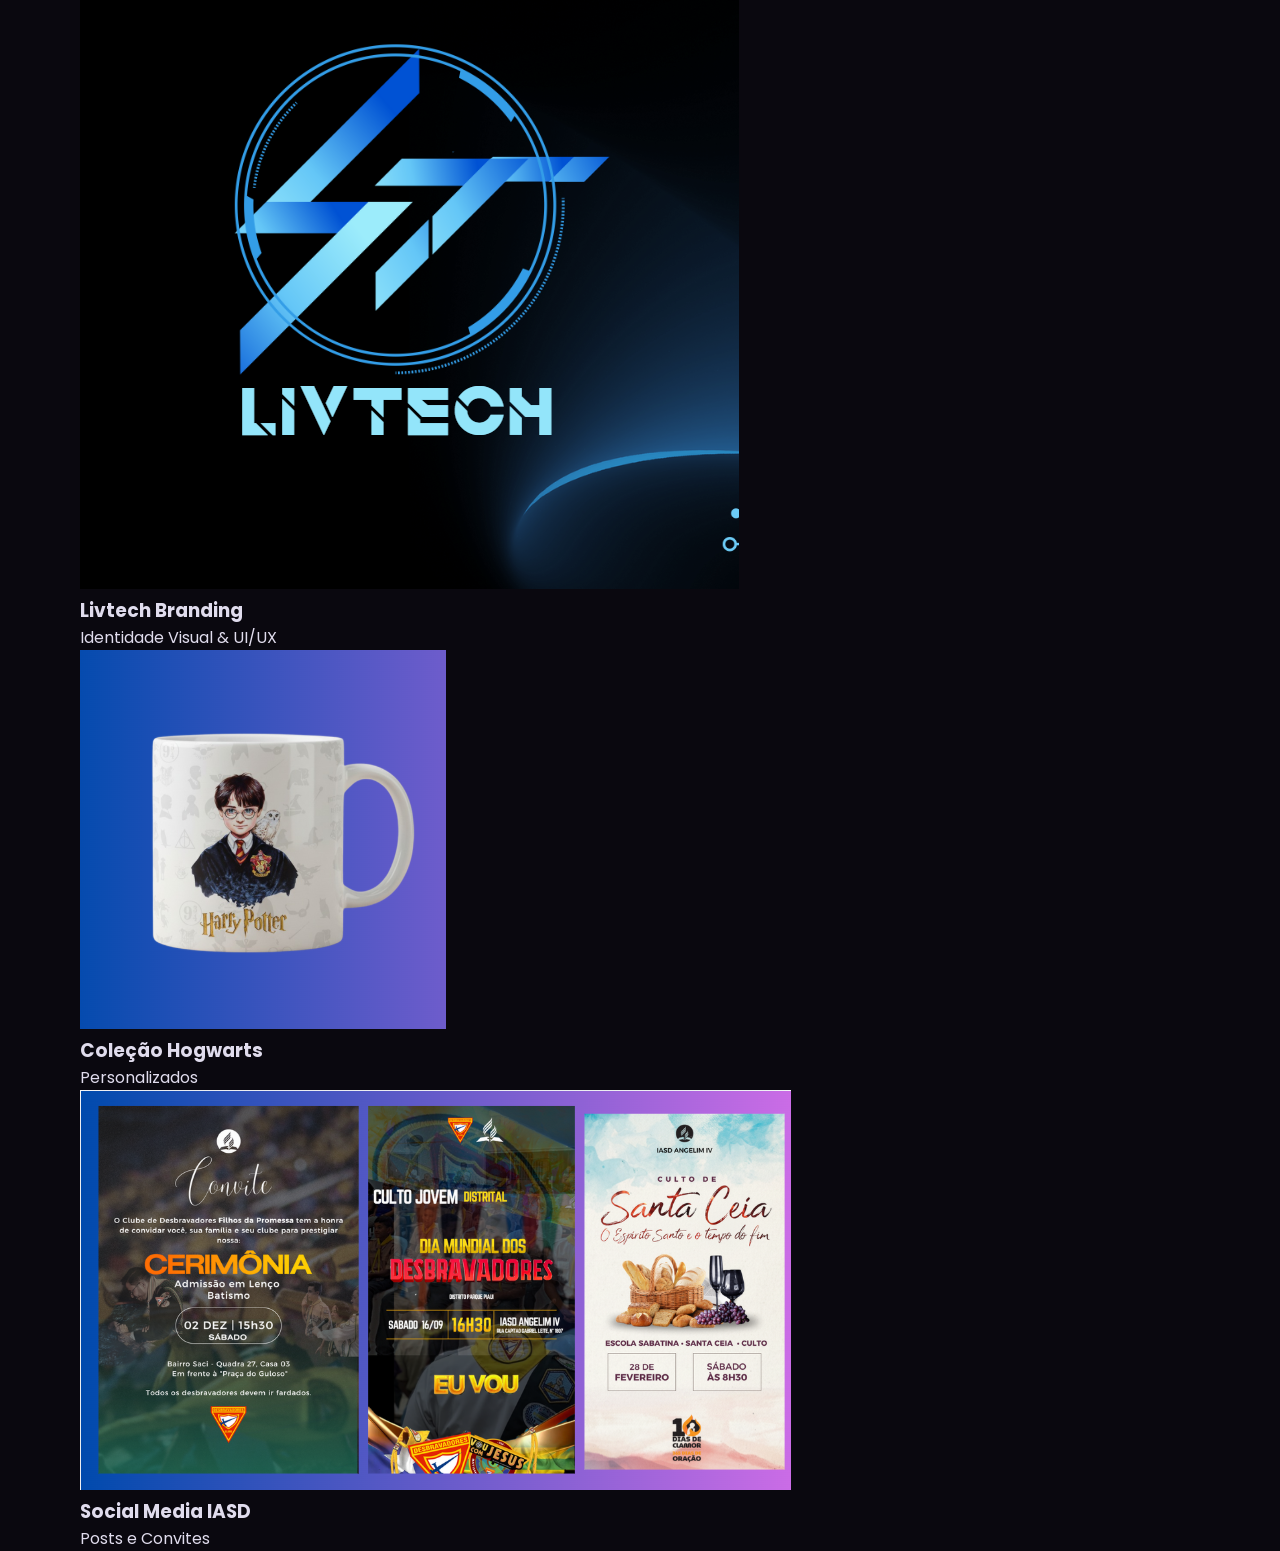
==== commit 8ffdf498: "feat: update design, add contact buttons, and add app showcase section" ====
--- a/galeria.html
+++ b/galeria.html
@@ -4,7 +4,7 @@
     <meta charset="UTF-8">
     <meta name="viewport" content="width=device-width, initial-scale=1.0">
     <title>Galeria de Artes | Giordana Livia</title>
-     <link rel="stylesheet" href="style.css">
+    <link rel="stylesheet" href="style.css">
     <link href="https://fonts.googleapis.com/css2?family=Poppins:wght@300;400;600&display=swap" rel="stylesheet">
     <link href='https://unpkg.com/boxicons@2.1.4/css/boxicons.min.css' rel='stylesheet'>
 </head>
@@ -80,4 +80,4 @@
     </main>
 
 </body>
-</html>
+</html>
--- a/style.css
+++ b/style.css
@@ -1,105 +1,1151 @@
-/* --- AJUSTES GERAIS E CORREÇÕES --- */
-
-/* Unificando o efeito de texto em degradê para evitar repetição */
-.gradient-text {
+:root {
+
+    /* Fundo e Base - Tons de roxo quase preto */
+
+    --bg-color: #0a080f;          
+
+    --card-bg: #13101c;          
+
+    --text-color: #e0dced;        
+
+    --white: #ffffff;
+
+   
+
+    /* Paleta Lilás Forte / Roxo */
+
+    --primary-color: #a855f7;      /* Lilás vibrante */
+
+    --secondary-color: #6b21a8;    /* Roxo profundo */
+
+    --accent-color: #d8b4fe;       /* Lilás claro para detalhes */
+
+   
+
+    /* Degradê para o Nome e Botões */
+
+    --main-gradient: linear-gradient(20deg, #a855f7, hsl(240, 69%, 71%), #9164df);
+
+    --font-main: 'Poppins', sans-serif;
+
+}
+
+
+
+* {
+
+    margin: 0;
+
+    padding: 0;
+
+    box-sizing: border-box;
+
+}
+
+
+
+body {
+
+    font-family: var(--font-main);
+
+    background-color: var(--bg-color);
+
+    color: var(--text-color);
+
+    scroll-behavior: smooth;
+
+}
+
+
+
+.container {
+
+    max-width: 1200px;
+
+    margin: 0 auto;
+
+    padding: 0 40px;
+
+}
+
+
+
+/* Navbar */
+
+.navbar {
+
+    padding: 25px 0;
+
+    position: fixed;
+
+    width: 100%;
+
+    top: 0;
+
+    background: rgba(18, 13, 13, 0.95);
+
+    z-index: 1000;
+
+}
+
+
+
+.nav-container { display: flex; justify-content: space-between; align-items: center; }
+
+.logo { font-size: 1.5rem; font-weight: 700; color: var(--white); }
+
+.logo span { color: var(--primary-color); }
+
+.nav-links { display: flex; list-style: none; gap: 30px; }
+
+.nav-links a { text-decoration: none; color: var(--text-color); font-weight: 500; transition: 0.3s; }
+
+.nav-links a:hover { color: var(--primary-color); }
+
+
+
+/* Hero Section */
+
+.hero {
+
+   width: 100%; /* Agora o fundo ocupa a tela toda */
+    height: 100vh;
+    display: flex;
+    align-items: center;
+    /* O gradiente agora vai aparecer na tela inteira! */
+    background: radial-gradient(circle at 10% 30%, rgba(255, 77, 109, 0.1), transparent 40%);
+}
+
+.hero-layout {
+    display: flex;
+    align-items: center;
+    justify-content: space-between;
+    gap: 50px;
+    width: 100%; /* Importante para o container funcionar direito */
+}
+
+.hero-content { flex: 1.2; }
+
+
+
+.role-tag {
+
+    background: rgba(255, 77, 109, 0.1);
+
+    border: 1px solid rgba(255, 77, 109, 0.3);
+
+    color: var(--primary-color);
+
+    padding: 8px 16px;
+
+    border-radius: 6px;
+
+    font-size: 0.85rem;
+
+    font-weight: 500;
+
+    display: inline-block;
+
+}
+
+
+
+/* DEGRADÊ NO NOME */
+
+.hero h1 {
+
+    font-size: 4rem;
+
+    margin: 20px 0;
+
+    line-height: 1.1;
+
     background: var(--main-gradient);
+
     -webkit-background-clip: text;
-    background-clip: text;
+    -webkit-background-clip: text; /* Para Chrome/Safari */
+     background-clip: text;         /* Versão padrão para outros navegadores */ /* Faz o degradê aparecer no texto */
+
+    -webkit-text-fill-color: transparent; /* Remove a cor sólida */
+
+    font-weight: 700;
+
+}
+
+
+
+.hero p {
+
+    font-size: 1.1rem;
+
+    color: #b5a4a4;
+
+    margin-bottom: 30px;
+
+    max-width: 500px;
+
+}
+
+
+
+.social-links {
+    display: flex;
+    gap: 25px;
+    margin-bottom: 30px;
+}
+
+.social-links a {
+    /* Troque o azul escuro pelo seu lilás principal */
+    color: var(--primary-color); 
+    font-size: 2rem; /* Aumenta um pouco para dar destaque */
+    text-decoration: none;
+    transition: 0.3s ease;
+    display: flex;
+    align-items: center;
+    justify-content: center;
+}
+
+.social-links a:hover {
+    /* No hover, eles brilham em branco ou lilás claro */
+    color: var(--white);
+    transform: translateY(-5px);
+    filter: drop-shadow(0 0 8px var(--primary-color));
+}
+
+/* Se quiser que o Instagram tenha o degradê dele no hover (opcional e estiloso) */
+.social-links a:hover i.bxl-instagram {
+    background: radial-gradient(circle at 30% 107%, #fdf497 0%, #fdf497 5%, #fd5949 45%, #d6249f 60%, #285AEB 90%);
+    -webkit-background-clip: text;
     -webkit-text-fill-color: transparent;
-    display: inline-block; /* Garante que o fundo cubra apenas o texto */
-}
-
-/* Melhoria no Hero para garantir que ocupe a tela toda corretamente */
-.hero {
+}
+
+
+
+.hero-btns { display: flex; gap: 15px; }
+
+
+
+.btn-filled {
+
+    background: var(--main-gradient);
+
+    color: var(--white);
+
+    padding: 12px 28px;
+
+    border-radius: 8px;
+
+    font-weight: 600;
+
+    text-decoration: none;
+
+    transition: 0.3s;
+
+    box-shadow: 0 4px 15px rgba(255, 77, 109, 0.2);
+
+}
+
+
+
+.btn-filled:hover {
+
+    transform: translateY(-3px);
+
+    box-shadow: 0 8px 25px rgba(255, 77, 109, 0.4);
+
+}
+
+
+
+.btn-outline {
+
+    border: 1px solid var(--primary-color);
+
+    padding: 12px 28px;
+
+    border-radius: 8px;
+
+    color: var(--primary-color);
+
+    text-decoration: none;
+
+    transition: 0.3s;
+
+}
+
+
+
+.btn-outline:hover {
+
+    background: rgba(255, 77, 109, 0.05);
+
+}
+
+
+
+.hero-image img {
+
+    width: 400px;
+
+    height: 400px;
+
+    border-radius: 50%;
+
+    object-fit: cover;
+
+    border: 5px solid var(--secondary-color); /* Borda em vinho profundo */
+
+    box-shadow: 0 10px 40px rgba(0, 0, 0, 0.5);
+
+}
+
+
+
+/* Seção Portfólio */
+
+#portfolio { padding: 100px 40px; }
+
+.section-title { font-size: 2.5rem; text-align: center; margin-bottom: 60px; color: var(--white); }
+
+
+
+.grid-projects {
+
+    display: grid;
+
+    grid-template-columns: repeat(auto-fit, minmax(300px, 1fr));
+
+    gap: 30px;
+
+}
+
+
+
+.card {
+
+    background: var(--card-bg);
+
+    border-radius: 12px;
+
+    overflow: hidden;
+
+    transition: 0.3s;
+
+    border: 1px solid rgba(255, 255, 255, 0.05);
+
+}
+
+
+
+.card:hover {
+
+    transform: translateY(-10px);
+
+    border-color: var(--primary-color);
+
+}
+
+
+
+.card-img { height: 200px; background-size: cover; background-position: center; background-color: #2a1f1f; }
+
+
+
+.card-content { padding: 25px; }
+
+.card-content h3 { margin-bottom: 10px; color: var(--white); }
+
+.card-content p { color: #b5a4a4; font-size: 0.9rem; margin-bottom: 20px; }
+
+.link-projeto { color: var(--primary-color); text-decoration: none; font-weight: 600; }
+
+
+
+/* Footer */
+
+footer {
+
+    text-align: center;
+
+    padding: 60px 0;
+
+    border-top: 1px solid rgba(255, 255, 255, 0.05);
+
+}
+
+
+
+.socials { margin-top: 20px; display: flex; justify-content: center; gap: 20px; }
+
+.socials a { color: #b5a4a4; text-decoration: none; font-size: 0.9rem; }
+
+
+
+/* CELULAR */
+@media (max-width: 768px) {
+    
+    .hero {
+        height: auto; /* Deixa a altura livre para o conteúdo crescer verticalmente */
+        padding: 100px 0 50px 0; /* Espaço para não ficar colado na navbar fixa */
+    }
+
+    .hero-layout {
+        flex-direction: column-reverse; /* Empilha os itens: Imagem em cima, texto embaixo */
+        text-align: center; /* Centraliza os textos e botões */
+        gap: 30px;
+    }
+
+    .hero-content h1 {
+        font-size: 3rem; /* Ajuste esse valor como preferir (ex: 1.8rem, 2.5rem) */
+        line-height: 1.2; /* Melhora o espaçamento entre as linhas se o nome quebrar */
+        margin-bottom: 15px;
+        }
+    .hero-content {
+        flex: 1;
+        width: 100%;
+    }
+
+    .hero-btns {
+        justify-content: center; /* Centraliza os botões */
+        flex-direction: column; /* Botões um em cima do outro se forem grandes */
+        gap: 15px;
+    }
+
+    .social-links {
+        justify-content: center; /* Centraliza os ícones sociais */
+    }
+
+    .hero-image img {
+    /* Define um tamanho fixo e quadrado para a imagem */
+    width: 300px; /* Ajuste esse valor conforme necessário para o tamanho que deseja */
+    height: 300px; /* Deve ser o mesmo valor que a largura */
+    
+    /* Faz com que a imagem preencha o quadrado sem distorcer, cortando as sobras */
+    object-fit: cover;
+    
+    /* Arredonda os cantos perfeitamente */
+    border-radius: 50%;
+    
+    /* Adiciona a borda roxa que você tem no seu print original */
+    border: 5px solid #8e44ad; /* Use a cor exata do seu projeto */
+    
+    /* Opcional: Centraliza a imagem se ela estiver desalinhada */
+    display: block;
+    margin: 0 auto;
+    .hero-btns { flex-direction: column; width: 100%; }
+
+}
+
+
+
+/* Configurações específicas da Galeria */
+
+.bg-galeria {
+
+    background-color: var(--bg-color);
+
+}
+
+
+
+.galeria-section {
+
+    padding-top: 120px;
+
+    padding-bottom: 60px;
+
+}
+
+
+
+.btn-back {
+
+    color: var(--primary-color);
+
+    font-weight: 600;
+
+    display: flex;
+
+    align-items: center;
+
+    gap: 5px;
+
+}
+
+
+
+.grid-galeria {
+
+    display: grid;
+
+    grid-template-columns: repeat(auto-fit, minmax(300px, 1fr));
+
+    gap: 30px;
+
+    margin-top: 40px;
+
+}
+
+
+
+/* O Card igual ao da sua imagem */
+
+.card-art {
+
+    background: #13101c; /* Tom de roxo bem escuro */
+
+    border-radius: 20px;
+
+    overflow: hidden;
+
+    border: 1px solid rgba(168, 85, 247, 0.1);
+
+    transition: 0.3s ease;
+
+}
+
+
+
+.card-art:hover {
+
+    transform: translateY(-10px);
+
+    border-color: var(--primary-color);
+
+    box-shadow: 0 10px 30px rgba(168, 85, 247, 0.2);
+
+}
+
+
+
+.card-img-wrapper {
+
     width: 100%;
-    min-height: 100vh; /* min-height é mais seguro que height fixo */
-    display: flex;
+
+    height: 250px;
+
+    overflow: hidden;
+
+    background: #000; /* Fundo preto para logos com transparência */
+
+    display: flex;
+
     align-items: center;
-    background: radial-gradient(circle at 10% 30%, rgba(168, 85, 247, 0.1), transparent 40%);
-    padding: 80px 0; /* Espaço para a navbar fixa */
-}
-
-/* --- CORREÇÃO DO MEDIA QUERY (Onde estava o erro de chaves) --- */
+
+    justify-content: center;
+
+}
+
+
+
+.card-img-wrapper img {
+
+    width: 100%;
+
+    height: 100%;
+
+    object-fit: contain; /* Garante que o logo não seja cortado */
+
+    padding: 20px;
+
+}
+
+
+
+.card-art-info {
+
+    padding: 25px;
+
+}
+
+
+.card-art-info h3 {
+
+    color: var(--white);
+
+    font-size: 1.2rem;
+
+    margin-bottom: 8px;
+
+}
+
+
+.card-art-info p {
+
+    color: #b5a4a4;
+
+    font-size: 0.9rem;
+
+}
+
+
+/* Ajuste do Título da Seção */
+
+.section-title span {
+    background: var(--main-gradient);
+    -webkit-background-clip: text; /* Mantém essa linha */
+    background-clip: text;         /* ADICIONE ESTA LINHA AQUI */
+    -webkit-text-fill-color: transparent;
+}
+
+
+/* Estilizando o link dentro do card de projeto */
+
+.link-projeto {
+
+    color: var(--primary-color);
+
+    text-decoration: none;
+
+    font-weight: 600;
+
+    font-size: 0.95rem;
+
+    display: inline-block;
+
+    position: relative;
+
+    transition: 0.3s;
+
+}
+
+
+.link-projeto:hover {
+
+    letter-spacing: 1px; /* Dá um leve espaçamento ao passar o mouse */
+
+    color: var(--accent-color);
+
+}
+
+
+/* Opcional: Efeito de hover na imagem do card */
+
+.card-art:hover .card-img-wrapper img {
+
+    transform: scale(1.1); /* Zoom suave na arte ao passar o mouse */
+
+    transition: 0.5s ease;
+
+}
+
+/* Isso garante que o link tenha a mesma cor, antes e depois de clicado */
+
+.link-projeto,
+
+.link-projeto:visited {
+
+    color: var(--primary-color) !important; /* Usa o seu lilás vibrante */
+
+    text-decoration: none;
+
+    transition: 0.3s;
+
+}
+
+
+
+/* Mantém o destaque quando você passa o mouse */
+
+.link-projeto:hover {
+
+    color: var(--accent-color) !important; /* O lilás mais claro que definimos */
+
+    letter-spacing: 1px;
+}
+
+
+
+.grid-galeria {
+
+    display: grid;
+
+    grid-template-columns: repeat(auto-fit, minmax(350px, 1fr));
+
+    gap: 20px; /* Um pequeno espaço entre elas fica mais elegante para artes variadas */
+
+    padding: 20px;
+
+}
+
+
+.card-art {
+
+    background: #1a1625; /* Um roxo bem profundo para destacar as artes coloridas */
+
+    border-radius: 15px; /* Arredondado sutil combina com o estilo das canecas e flyers */
+
+    overflow: hidden;
+
+    border: 1px solid rgba(168, 85, 247, 0.2);
+
+}
+
+
+/* Ajuste para Galeria Estética */
+
+.grid-galeria {
+
+    display: grid;
+
+    grid-template-columns: repeat(auto-fit, minmax(350px, 1fr));
+
+    gap: 25px; /* Espaço entre as artes para não embolar */
+
+    padding: 40px 0;
+
+}
+
+.card-art {
+
+    background: var(--card-bg);
+
+    border-radius: 15px; /* Deixa o visual mais moderno e suave */
+
+    overflow: hidden;
+
+    position: relative;
+
+    height: 400px;
+
+    border: 1px solid rgba(168, 85, 247, 0.1);
+
+    transition: transform 0.4s ease;
+
+}
+
+.card-art img {
+
+    width: 100%;
+
+    height: 100%;
+
+    object-fit: cover; /* Garante que as fotos preencham o espaço sem distorcer */
+
+    transition: 0.5s ease;
+
+}
+
+.card-art:hover img {
+
+    transform: scale(1.1) rotate(1deg); /* Leve giro e zoom no hover */
+
+    filter: brightness(0.6);
+
+}
+
+
+.card-art-info {
+
+    position: absolute;
+
+    bottom: -100%;
+
+    left: 0;
+
+    width: 100%;
+
+    background: linear-gradient(transparent, rgba(19, 16, 28, 0.95));
+
+    padding: 25px;
+
+    transition: 0.4s ease;
+
+}
+
+.card-art:hover .card-art-info 
+{
+    bottom: 0;
+}
+}
+/* --- SEÇÃO DE CONTATO CLEAN --- */
+.contato-clean {
+    padding: 80px 0;
+    text-align: center;
+}
+
+.contato-box {
+    background: var(--card-bg);
+    padding: 50px 30px;
+    border-radius: 25px;
+    border: 1px solid rgba(168, 85, 247, 0.2);
+    max-width: 800px;
+    margin: 0 auto;
+    box-shadow: 0 10px 30px rgba(0, 0, 0, 0.3);
+}
+
+.contato-box h2 {
+    font-size: 2.2rem;
+    color: var(--white);
+    margin-bottom: 15px;
+}
+
+.contato-box p {
+    color: #b5a4a4;
+    margin-bottom: 35px;
+    font-size: 1.1rem;
+}
+
+/* Container dos Botões */
+.botoes-contato {
+    display: flex;
+    justify-content: center;
+    gap: 20px;
+    flex-wrap: wrap; /* Garante que no celular um fique embaixo do outro se necessário */
+}
+
+/* Estilo Base dos Botões */
+.btn-contato {
+    display: flex;
+    align-items: center;
+    gap: 10px;
+    padding: 15px 35px;
+    border-radius: 12px;
+    font-weight: 600;
+    text-decoration: none;
+    font-size: 1.1rem;
+    transition: 0.3s ease;
+}
+
+/* Cores específicas */
+.btn-contato.whatsapp {
+    background-color: #25d366;
+    color: #fff;
+}
+
+.btn-contato.email {
+    background: var(--main-gradient);
+    color: var(--white);
+}
+
+.btn-contato:hover {
+    transform: translateY(-5px);
+    box-shadow: 0 8px 20px rgba(0, 0, 0, 0.4);
+    filter: brightness(1.1);
+}
+
+/* --- AJUSTE MOBILE --- */
 @media (max-width: 768px) {
-    .hero {
-        height: auto;
-        padding: 120px 0 50px 0;
-    }
-
-    .hero-layout {
-        flex-direction: column-reverse;
-        text-align: center;
-        gap: 30px;
-    }
-
-    .hero-content h1 {
-        font-size: 2.8rem;
-        line-height: 1.2;
-    }
-
-    .hero-image img {
-        width: 250px; /* Reduzi um pouco para telas pequenas */
-        height: 250px;
-        object-fit: cover;
-        border-radius: 50%;
-        border: 5px solid var(--primary-color);
-        display: block;
-        margin: 0 auto;
-    } /* FECHAMENTO CORRETO AQUI */
-
-    .hero-btns {
-        flex-direction: column;
+    .contato-box {
+        padding: 35px 20px;
+        margin: 0 15px;
+    }
+
+    .contato-box h2 {
+        font-size: 1.6rem;
+    }
+
+    .botoes-contato {
+        flex-direction: column; /* Botões um sobre o outro no celular */
+    }
+
+    .btn-contato {
+        justify-content: center;
         width: 100%;
-        align-items: center;
-    }
-
-    .btn-filled, .btn-outline {
-        width: 100%;
-        max-width: 300px;
-        text-align: center;
-    }
-}
-
-/* --- MELHORIA NOS CARDS DE ARTES --- */
-.card-art {
-    background: var(--card-bg);
-    border-radius: 15px;
+    }
+}
+
+/* ==========================================
+   SEÇÃO DE SHOWCASE DE APLICATIVOS (MOCKUP)
+   ========================================== */
+
+.apps-section {
+    padding: 100px 40px;
+    background: radial-gradient(circle at 90% 20%, rgba(168, 85, 247, 0.08), transparent 50%);
+}
+
+.apps-showcase {
+    display: flex;
+    flex-direction: column;
+    gap: 40px;
+    margin-top: 40px;
+}
+
+/* Abas/Tabs */
+.apps-tabs {
+    display: flex;
+    justify-content: center;
+    gap: 15px;
+    border-bottom: 1px solid rgba(255, 255, 255, 0.05);
+    padding-bottom: 20px;
+}
+
+.tab-btn {
+    background: rgba(255, 255, 255, 0.02);
+    border: 1px solid rgba(255, 255, 255, 0.05);
+    color: #b5a4a4;
+    padding: 12px 30px;
+    border-radius: 12px;
+    font-size: 1.1rem;
+    font-weight: 600;
+    cursor: pointer;
+    transition: all 0.3s ease;
+}
+
+.tab-btn:hover {
+    color: var(--white);
+    background: rgba(168, 85, 247, 0.05);
+    border-color: rgba(168, 85, 247, 0.3);
+    transform: translateY(-2px);
+}
+
+.tab-btn.active {
+    background: var(--main-gradient);
+    color: var(--white);
+    border-color: transparent;
+    box-shadow: 0 4px 15px rgba(168, 85, 247, 0.3);
+}
+
+/* Container do Showcase Split Layout */
+.app-display-container {
+    display: grid;
+    grid-template-columns: 1.2fr 1fr;
+    gap: 60px;
+    align-items: center;
+    margin-top: 20px;
+}
+
+/* Coluna de Texto */
+.app-info {
+    opacity: 1;
+    transform: translateY(0);
+    transition: opacity 0.3s ease, transform 0.3s ease;
+}
+
+.app-tag {
+    margin-bottom: 15px;
+}
+
+.app-name {
+    font-size: 2.8rem;
+    color: var(--white);
+    margin-bottom: 20px;
+    font-weight: 700;
+}
+
+.app-description {
+    font-size: 1.1rem;
+    line-height: 1.7;
+    color: #b5a4a4;
+    margin-bottom: 30px;
+}
+
+/* Recursos do App */
+.app-features {
+    margin-bottom: 30px;
+}
+
+.app-features h4 {
+    color: var(--white);
+    font-size: 1.2rem;
+    margin-bottom: 15px;
+}
+
+.app-features ul {
+    list-style: none;
+    display: flex;
+    flex-direction: column;
+    gap: 12px;
+}
+
+.app-features li {
+    display: flex;
+    align-items: center;
+    gap: 10px;
+    color: var(--text-color);
+    font-size: 1.05rem;
+}
+
+.app-features li i {
+    color: var(--primary-color);
+    font-size: 1.3rem;
+}
+
+/* Badges de Stacks */
+.app-tech-list {
+    display: flex;
+    flex-wrap: wrap;
+    gap: 10px;
+    margin-bottom: 35px;
+}
+
+.tech-badge {
+    background: rgba(168, 85, 247, 0.08);
+    border: 1px solid rgba(168, 85, 247, 0.2);
+    color: var(--accent-color);
+    padding: 6px 14px;
+    border-radius: 8px;
+    font-size: 0.85rem;
+    font-weight: 500;
+}
+
+/* Ações */
+.app-actions {
+    display: flex;
+    gap: 15px;
+}
+
+/* Coluna Visual e Mockup do Celular */
+.app-visual {
+    display: flex;
+    flex-direction: column;
+    align-items: center;
+    justify-content: center;
+}
+
+/* O Celular Realista */
+.phone-mockup {
+    position: relative;
+    width: 290px;
+    height: 590px;
+    background: #0f0c1b;
+    border: 12px solid #1c1926;
+    border-radius: 40px;
+    box-shadow: 0 20px 50px rgba(0, 0, 0, 0.6), 
+                0 0 30px rgba(168, 85, 247, 0.15);
+    overflow: visible;
+    transition: all 0.4s ease;
+}
+
+.phone-mockup::before {
+    content: '';
+    position: absolute;
+    top: -12px; left: -12px; right: -12px; bottom: -12px;
+    border: 1px solid rgba(168, 85, 247, 0.25);
+    border-radius: 40px;
+    pointer-events: none;
+    z-index: 10;
+}
+
+/* Notch / Ilha Dinâmica */
+.phone-notch {
+    position: absolute;
+    top: 10px;
+    left: 50%;
+    transform: translateX(-50%);
+    width: 95px;
+    height: 25px;
+    background: #000;
+    border-radius: 20px;
+    z-index: 20;
+    box-shadow: inset 0 0 4px rgba(255, 255, 255, 0.1);
+}
+
+/* Alto falante */
+.phone-speaker {
+    position: absolute;
+    top: 5px;
+    left: 50%;
+    transform: translateX(-50%);
+    width: 40px;
+    height: 3px;
+    background: #333;
+    border-radius: 10px;
+    z-index: 21;
+}
+
+/* Botão Home Virtual/Barra de navegação inferior do celular */
+.phone-home-button {
+    position: absolute;
+    bottom: 8px;
+    left: 50%;
+    transform: translateX(-50%);
+    width: 100px;
+    height: 4px;
+    background: rgba(255, 255, 255, 0.3);
+    border-radius: 10px;
+    z-index: 20;
+}
+
+/* Tela interna do celular */
+.phone-screen {
+    position: relative;
+    width: 100%;
+    height: 100%;
+    background: #07050a;
+    border-radius: 28px;
     overflow: hidden;
-    position: relative;
-    height: 400px;
-    border: 1px solid rgba(168, 85, 247, 0.1);
-    transition: transform 0.4s cubic-bezier(0.175, 0.885, 0.32, 1.275);
-    will-change: transform;
-}
-
-.card-art img {
+    z-index: 5;
+}
+
+/* Mídia interna */
+.phone-screen video,
+.phone-screen img {
     width: 100%;
     height: 100%;
     object-fit: cover;
-    transition: 0.6s ease;
-}
-
-.card-art:hover img {
-    transform: scale(1.1) rotate(2deg);
-    filter: brightness(0.4);
-}
-
-.card-art-info {
+    display: block;
+    border-radius: 28px;
+}
+
+/* Efeito de Reflexo no Vidro */
+.phone-screen::after {
+    content: '';
     position: absolute;
-    bottom: -100%;
-    left: 0;
-    width: 100%;
-    background: linear-gradient(to top, rgba(10, 8, 15, 0.95), transparent);
-    padding: 25px;
-    transition: 0.4s ease-in-out;
-}
-
-.card-art:hover .card-art-info {
-    bottom: 0;
-}
-
-/* --- BOTÕES DE CONTATO (Ajuste de contraste) --- */
-.btn-contato.whatsapp:hover {
-    background-color: #1eb954; /* Um verde levemente mais escuro no hover */
-    box-shadow: 0 0 20px rgba(37, 211, 102, 0.3);
-}
+    top: 0; left: 0; width: 200%; height: 100%;
+    background: linear-gradient(115deg, rgba(255, 255, 255, 0.08) 0%, rgba(255, 255, 255, 0.03) 30%, transparent 30%);
+    pointer-events: none;
+    z-index: 15;
+}
+
+/* Dica/Aviso sobre mídias */
+.media-tip {
+    margin-top: 25px;
+    max-width: 320px;
+    display: flex;
+    gap: 8px;
+    background: rgba(168, 85, 247, 0.04);
+    border: 1px dashed rgba(168, 85, 247, 0.2);
+    padding: 12px 16px;
+    border-radius: 10px;
+    font-size: 0.8rem;
+    color: #b5a4a4;
+    line-height: 1.4;
+    text-align: center;
+}
+
+.media-tip i {
+    color: var(--primary-color);
+    font-size: 1.1rem;
+    margin-top: 1px;
+}
+
+/* RESPONSIVIDADE DO SHOWCASE DE APPS */
+@media (max-width: 992px) {
+    .app-display-container {
+        grid-template-columns: 1fr;
+        gap: 50px;
+    }
+    
+    .app-info {
+        text-align: center;
+        display: flex;
+        flex-direction: column;
+        align-items: center;
+    }
+    
+    .app-tech-list, .app-features ul {
+        justify-content: center;
+    }
+    
+    .app-name {
+        font-size: 2.3rem;
+    }
+}
+
+@media (max-width: 480px) {
+    .apps-section {
+        padding: 60px 20px;
+    }
+    
+    .tab-btn {
+        padding: 10px 20px;
+        font-size: 0.95rem;
+    }
+    
+    .phone-mockup {
+        width: 250px;
+        height: 510px;
+    }
+}
+
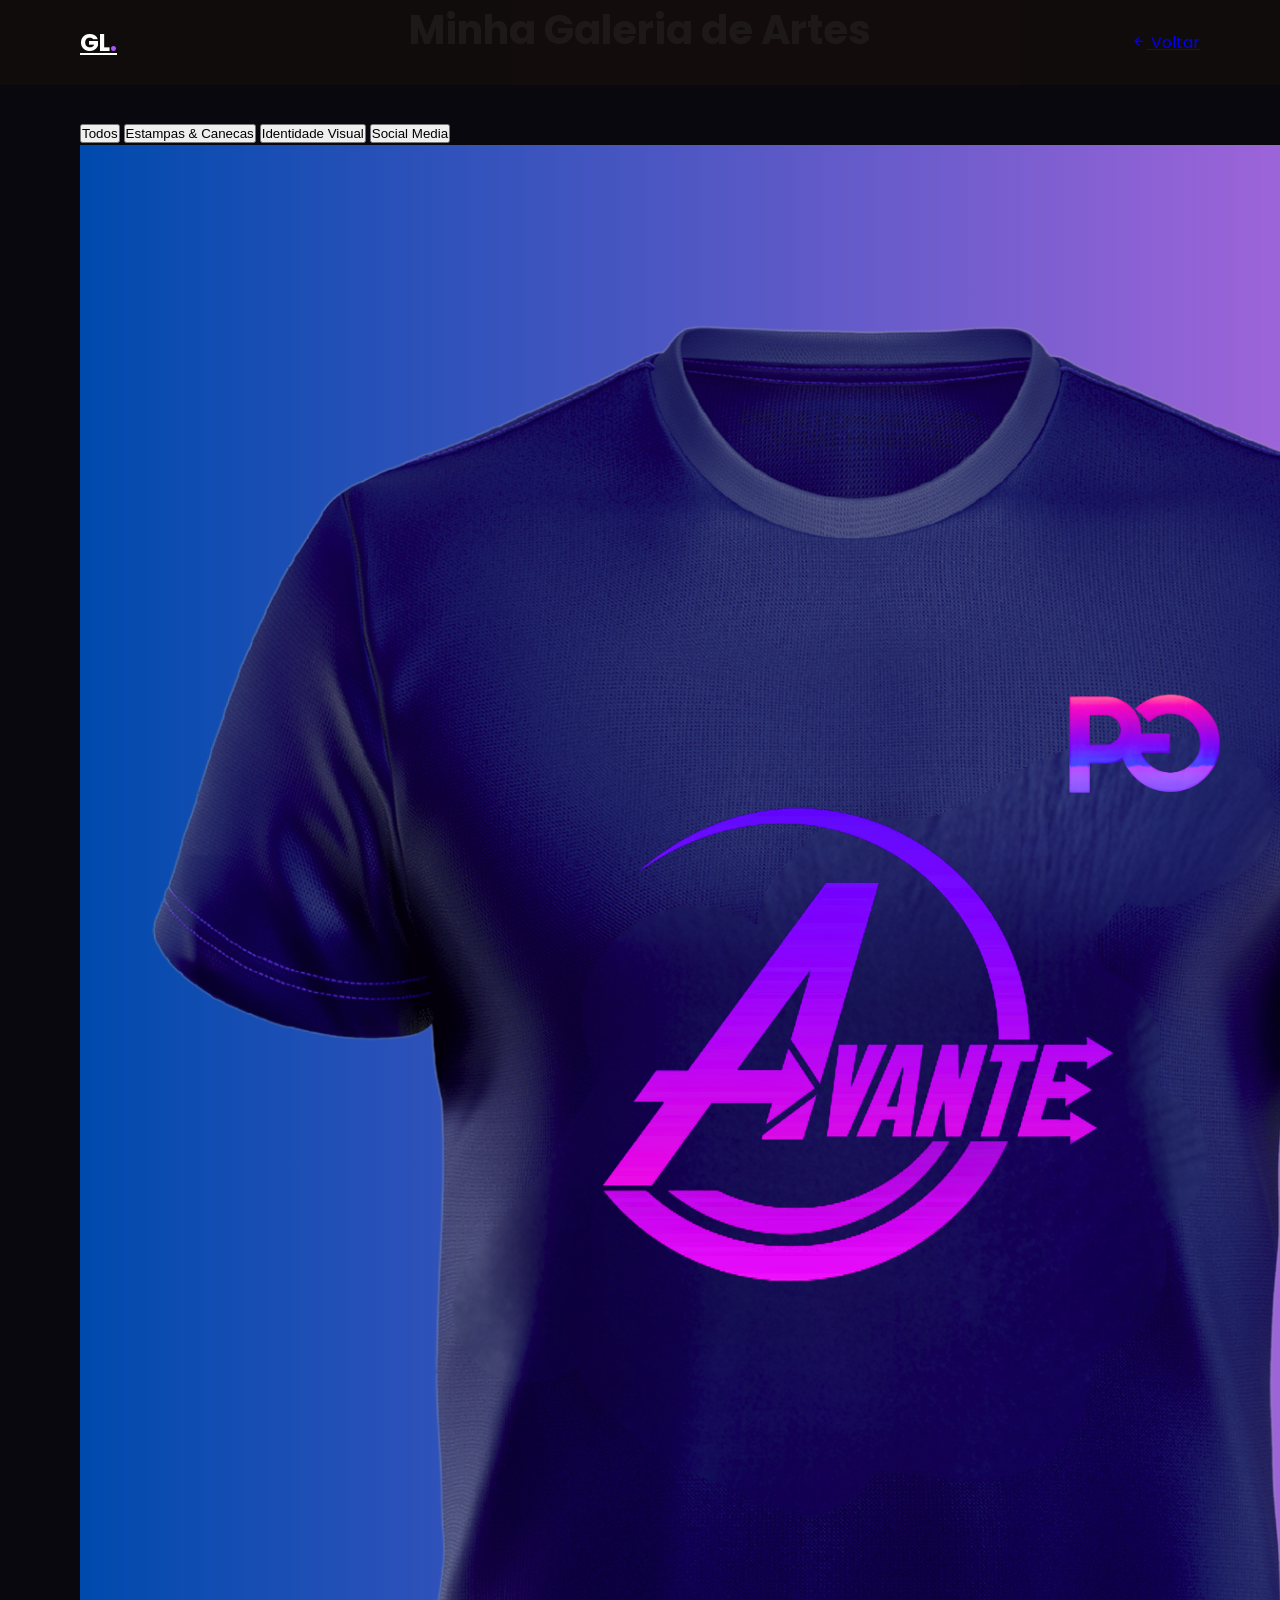
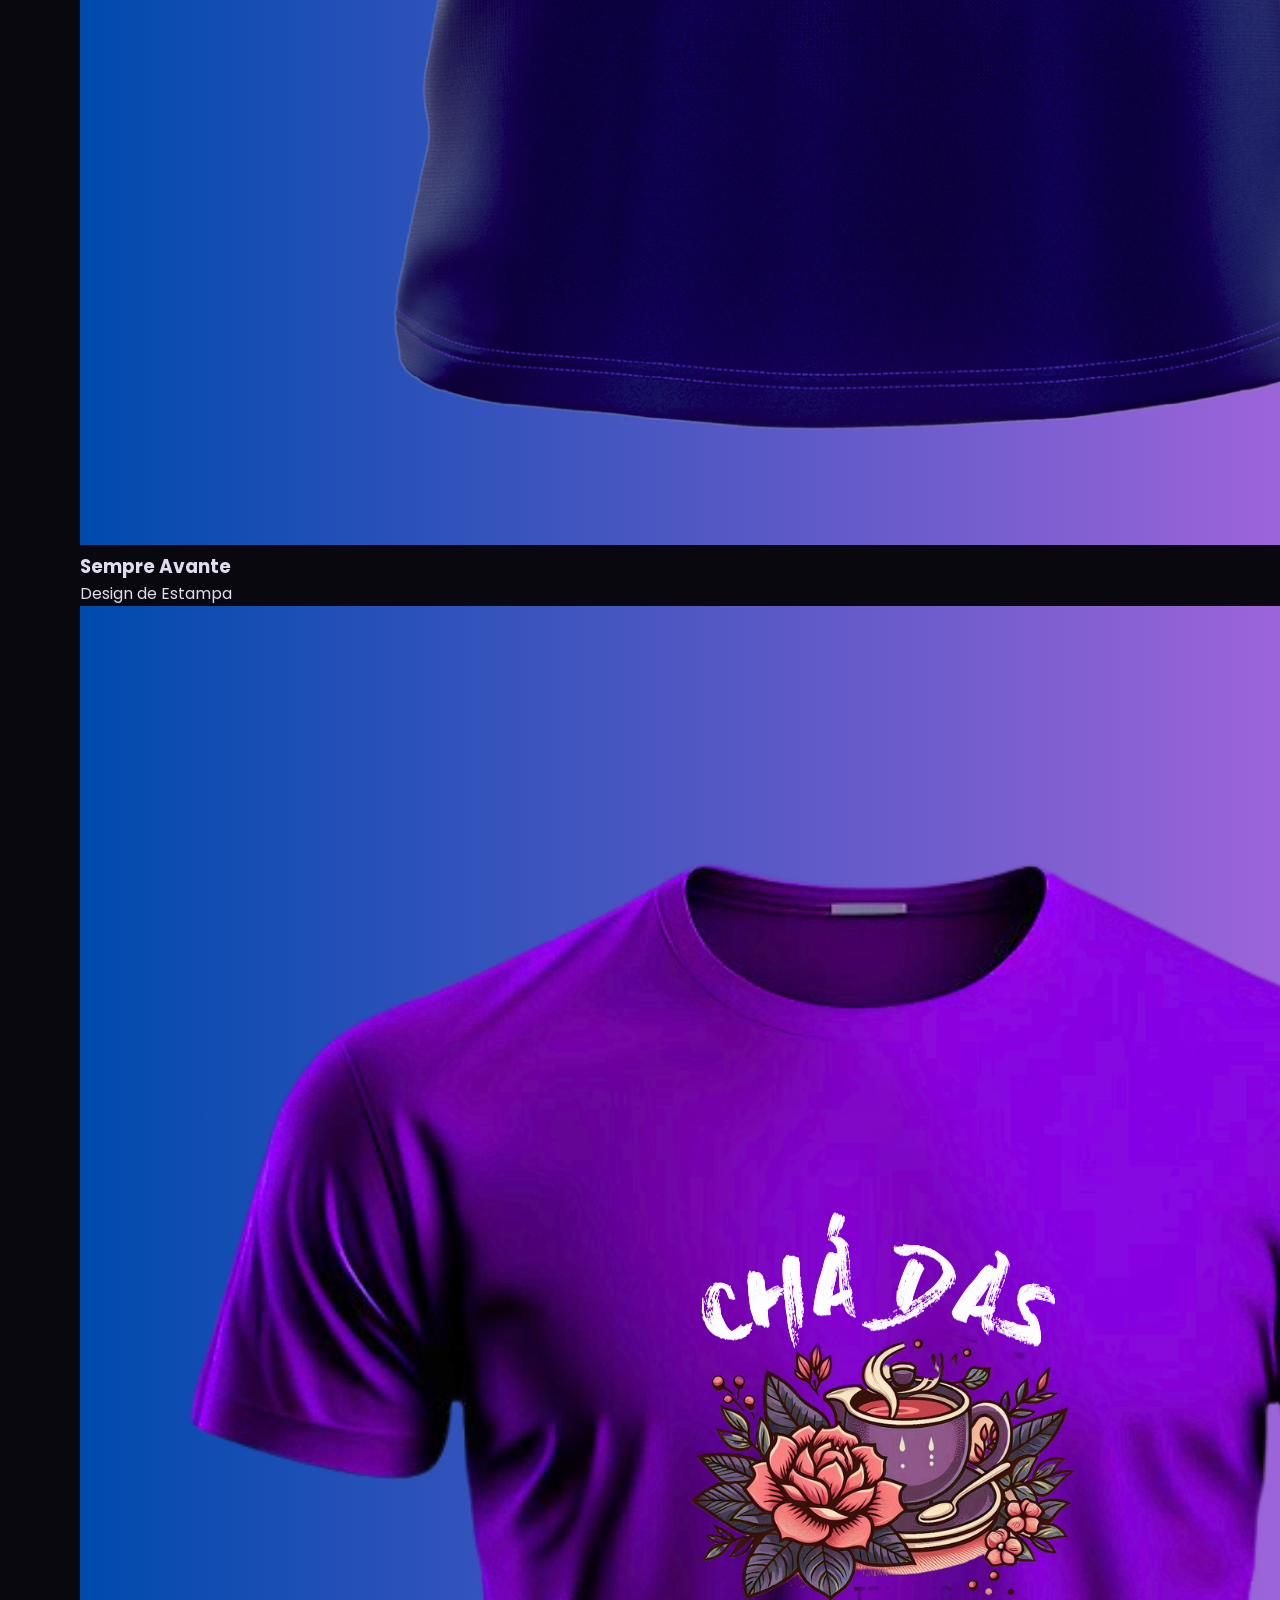
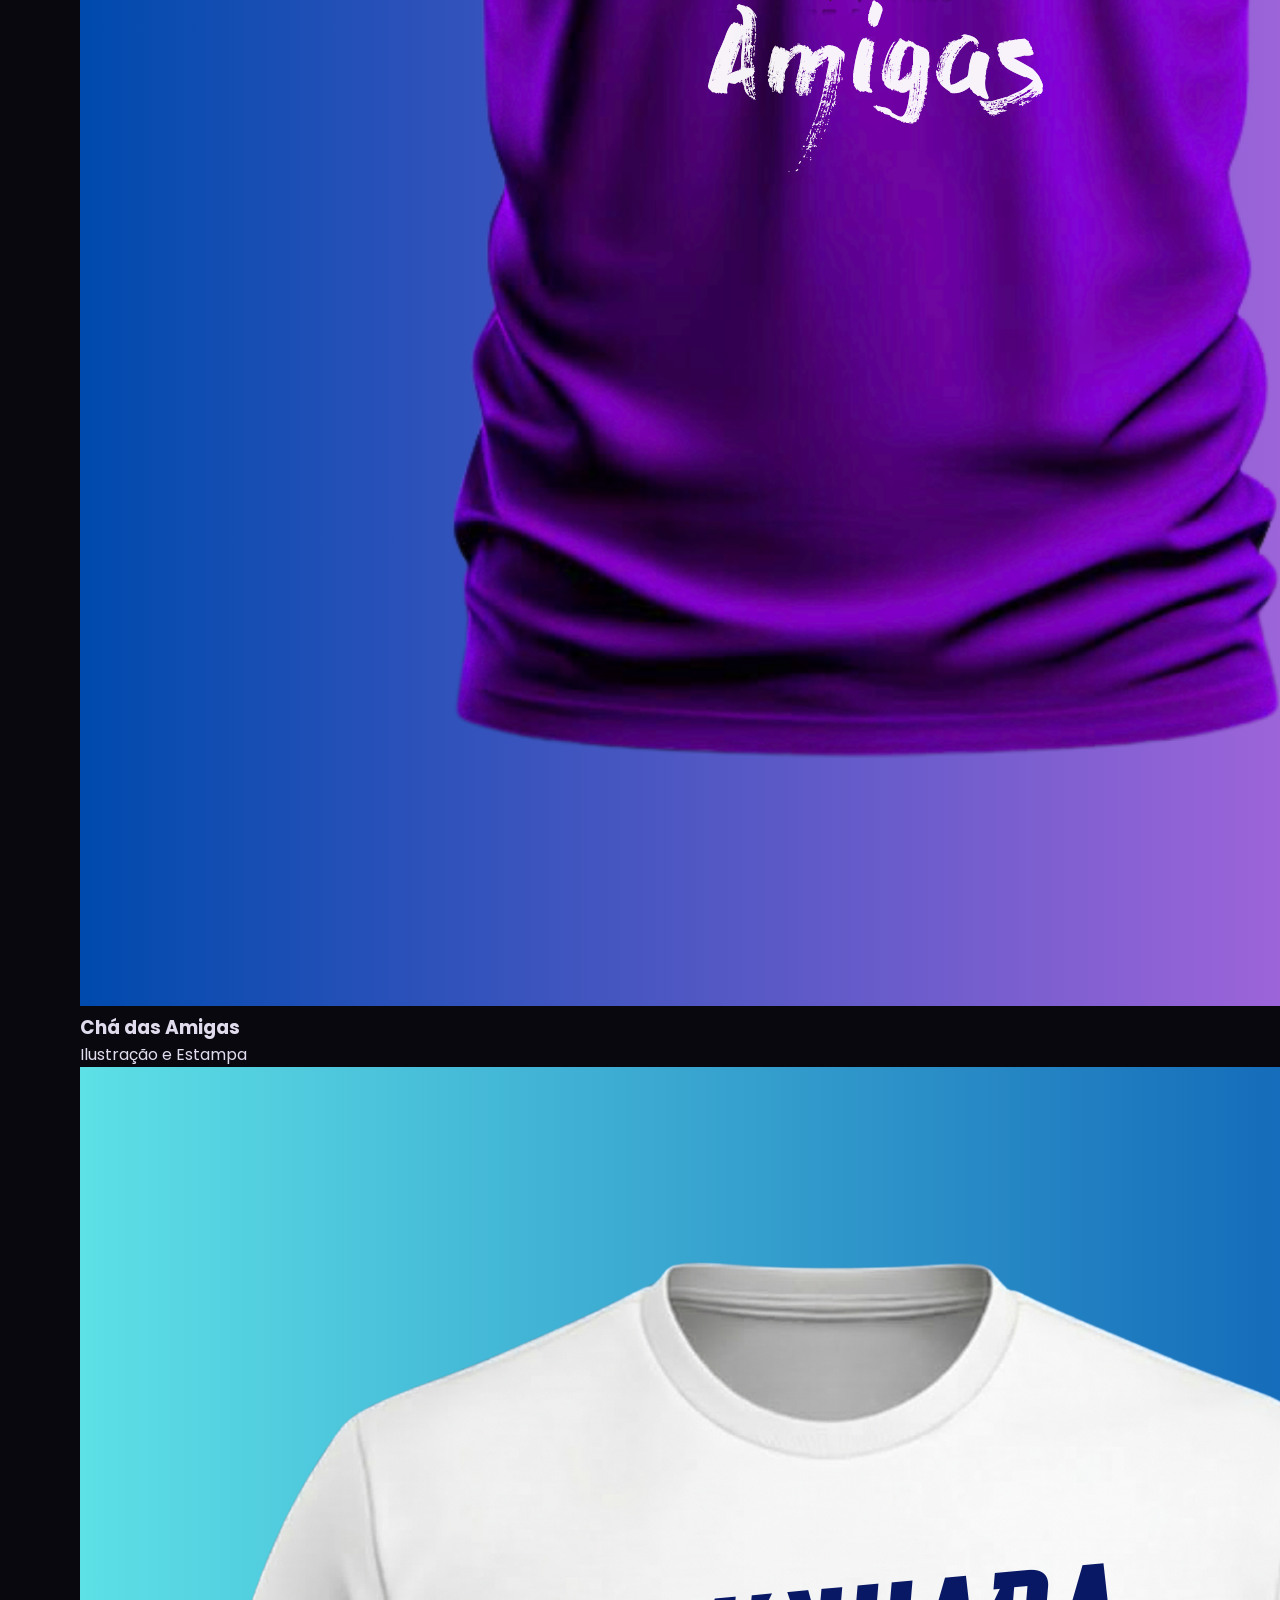
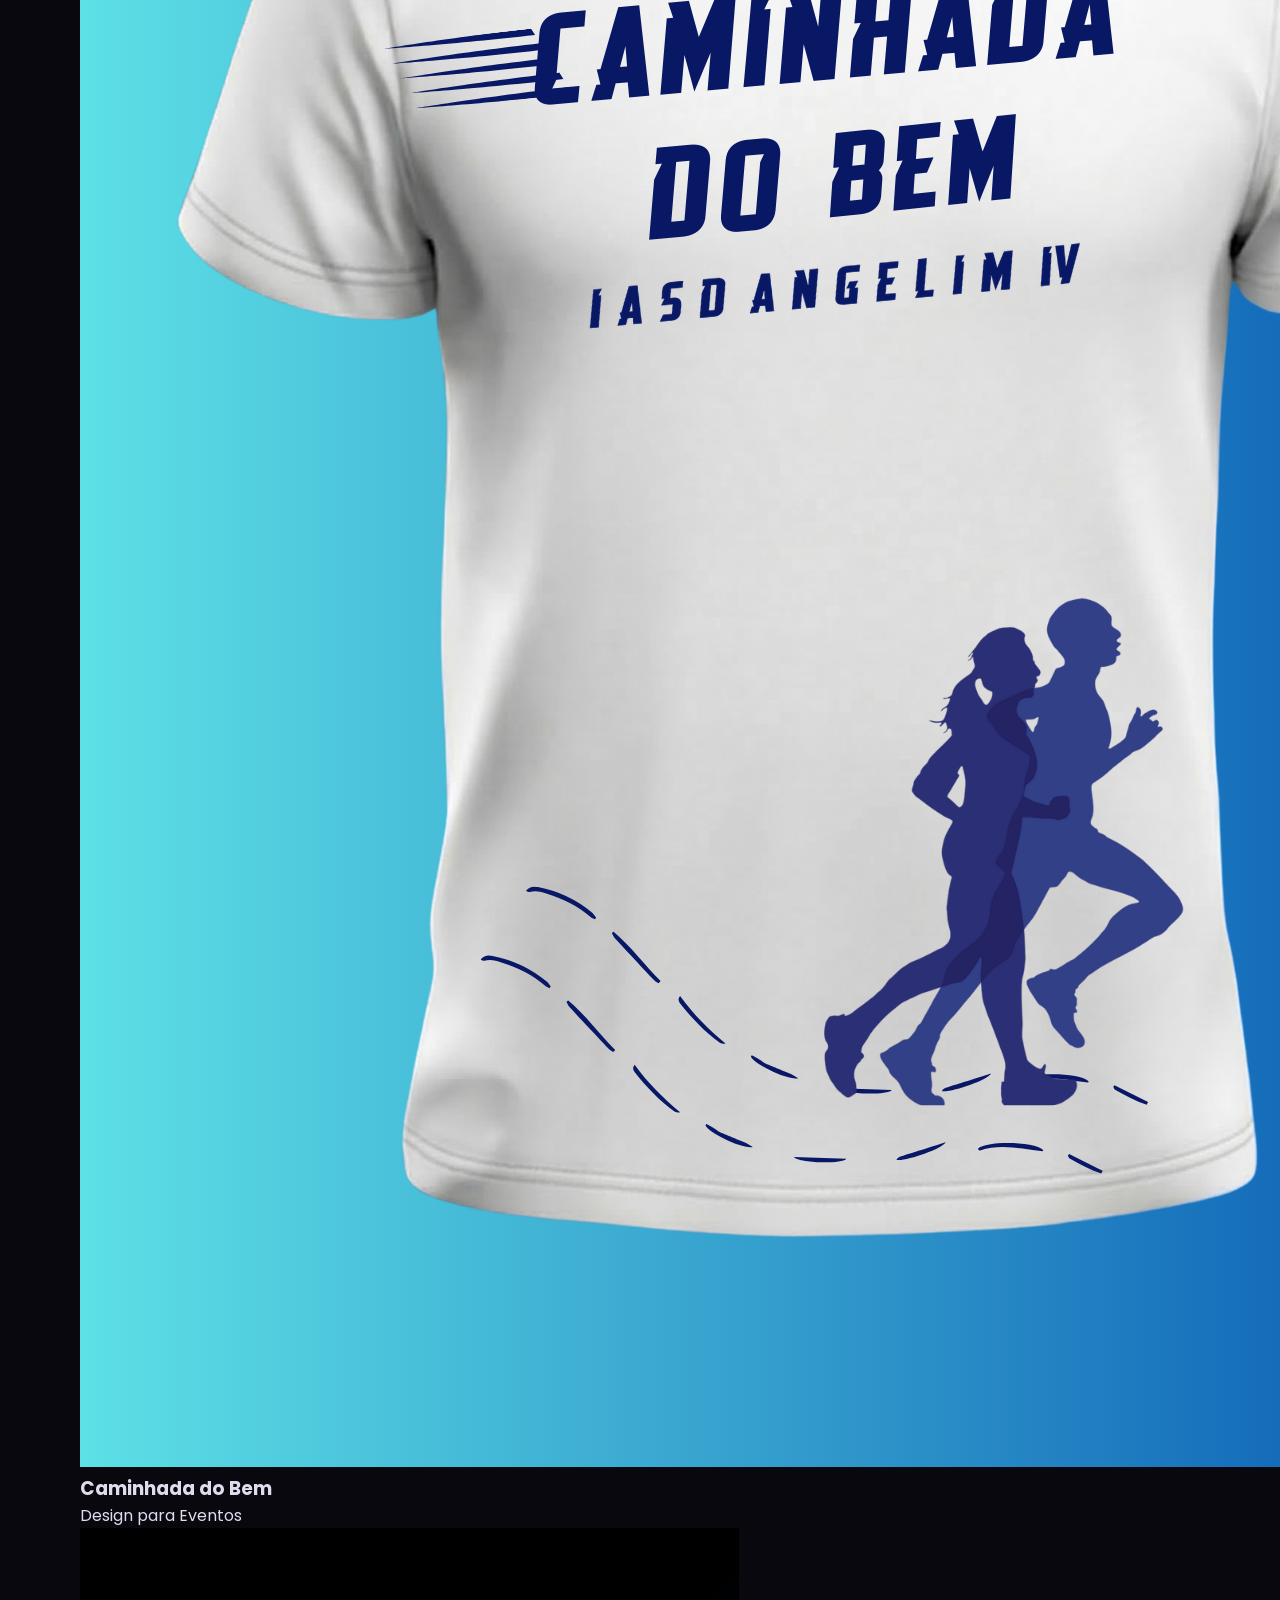
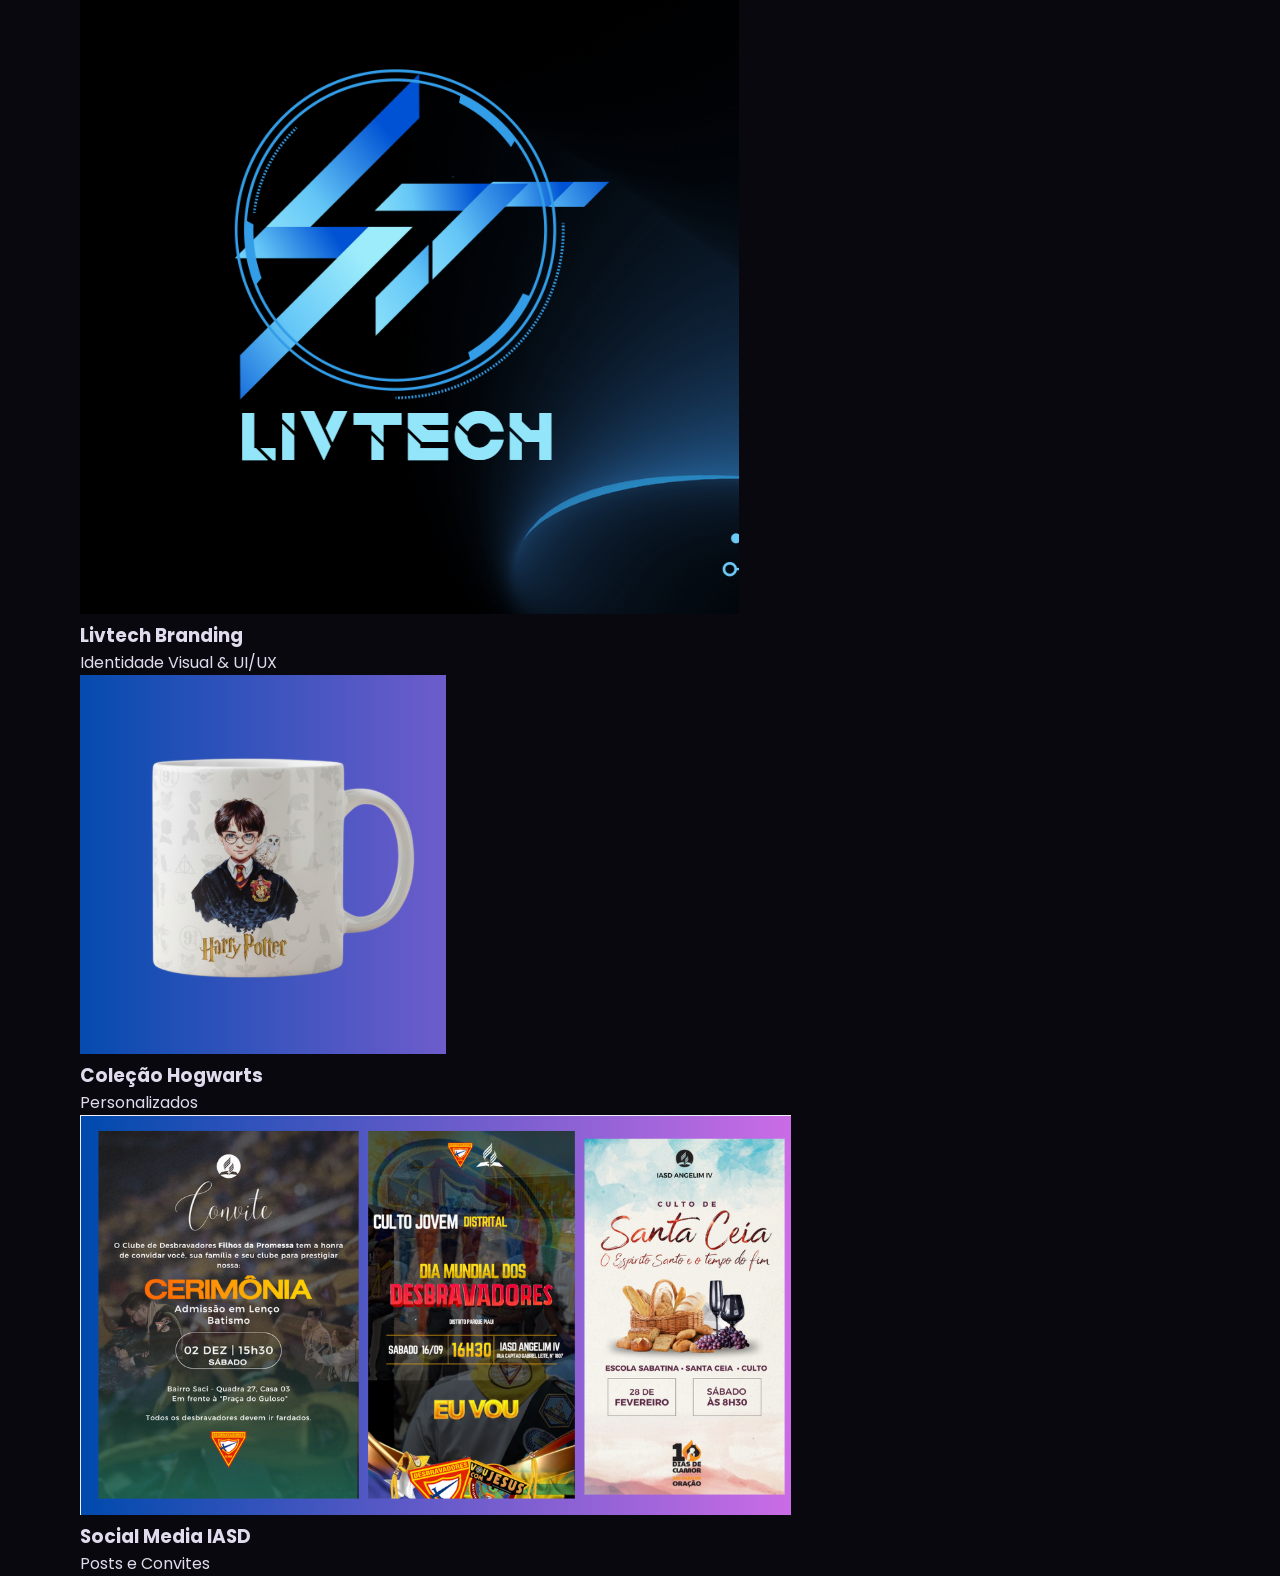
==== commit 68ef61f4: "feat: add social media section with category filtering" ====
--- a/galeria.html
+++ b/galeria.html
@@ -21,8 +21,16 @@
         <div class="container">
             <h1 class="section-title">Minha Galeria de <span>Artes</span></h1>
             
+            <!-- Barra de Filtros -->
+            <div class="gallery-filters">
+                <button class="filter-btn active" data-filter="all">Todos</button>
+                <button class="filter-btn" data-filter="estampas">Estampas & Canecas</button>
+                <button class="filter-btn" data-filter="branding">Identidade Visual</button>
+                <button class="filter-btn" data-filter="social-media">Social Media</button>
+            </div>
+
             <div class="grid-galeria">
-            <div class="card-art">
+                <div class="card-art" data-category="estampas">
                     <img src="camiseta-avante.jpg" alt="Camiseta Sempre Avante">
                     <div class="card-art-info">
                         <h3>Sempre Avante</h3>
@@ -30,8 +38,7 @@
                     </div>
                 </div>  
                 
-
-                     <div class="card-art">
+                <div class="card-art" data-category="estampas">
                     <img src="camiseta-cha.jpg" alt="Chá das Amigas">
                     <div class="card-art-info">
                         <h3>Chá das Amigas</h3>
@@ -39,7 +46,7 @@
                     </div>
                 </div>
 
-                <div class="card-art">
+                <div class="card-art" data-category="estampas">
                     <img src="camiseta-caminhada.jpg" alt="Caminhada do Bem">
                     <div class="card-art-info">
                         <h3>Caminhada do Bem</h3>
@@ -47,7 +54,7 @@
                     </div>
                 </div>
                 
-                <div class="card-art">
+                <div class="card-art" data-category="branding">
                     <img src="mockup-livtech.jpg" alt="Livtech Branding">
                     <div class="card-art-info">
                         <h3>Livtech Branding</h3>
@@ -55,9 +62,7 @@
                     </div>
                 </div>
 
-               
-
-                <div class="card-art">
+                <div class="card-art" data-category="estampas">
                     <img src="canecas-hp.jpg" alt="Canecas Harry Potter">
                     <div class="card-art-info">
                         <h3>Coleção Hogwarts</h3>
@@ -65,19 +70,71 @@
                     </div>
                 </div>
 
-
-                <div class="card-art">
+                <div class="card-art" data-category="social-media">
                     <img src="posts-igreja.jpg" alt="Social Media IASD">
                     <div class="card-art-info">
                         <h3>Social Media IASD</h3>
                         <p>Posts e Convites</p>
                     </div>
                 </div>
-
-                
             </div>
         </div>
     </main>
 
+    <script>
+        document.addEventListener('DOMContentLoaded', () => {
+            const filterBtns = document.querySelectorAll('.filter-btn');
+            const galleryCards = document.querySelectorAll('.card-art');
+
+            function applyFilter(category) {
+                // Atualiza estado do botão ativo
+                filterBtns.forEach(btn => {
+                    if (btn.getAttribute('data-filter') === category) {
+                        btn.classList.add('active');
+                    } else {
+                        btn.classList.remove('active');
+                    }
+                });
+
+                // Filtra os cartões com animação suave
+                galleryCards.forEach(card => {
+                    const cardCategory = card.getAttribute('data-category');
+                    if (category === 'all' || cardCategory === category) {
+                        card.style.display = 'flex';
+                        setTimeout(() => {
+                            card.style.opacity = '1';
+                            card.style.transform = 'scale(1)';
+                        }, 50);
+                    } else {
+                        card.style.opacity = '0';
+                        card.style.transform = 'scale(0.95)';
+                        setTimeout(() => {
+                            card.style.display = 'none';
+                        }, 300);
+                    }
+                });
+            }
+
+            // Ouvinte de clique nos botões
+            filterBtns.forEach(btn => {
+                btn.addEventListener('click', (e) => {
+                    const category = e.target.getAttribute('data-filter');
+                    applyFilter(category);
+                });
+            });
+
+            // Adiciona transição CSS inicial suave
+            galleryCards.forEach(card => {
+                card.style.transition = 'opacity 0.3s ease, transform 0.3s ease, border-color 0.4s ease, box-shadow 0.4s ease';
+            });
+
+            // Lê parâmetro de categoria da URL
+            const urlParams = new URLSearchParams(window.location.search);
+            const initialFilter = urlParams.get('filter');
+            if (initialFilter) {
+                applyFilter(initialFilter);
+            }
+        });
+    </script>
 </body>
 </html>
--- a/style.css
+++ b/style.css
@@ -655,109 +655,7 @@
 }
 
 
-
-.grid-galeria {
-
-    display: grid;
-
-    grid-template-columns: repeat(auto-fit, minmax(350px, 1fr));
-
-    gap: 20px; /* Um pequeno espaço entre elas fica mais elegante para artes variadas */
-
-    padding: 20px;
-
-}
-
-
-.card-art {
-
-    background: #1a1625; /* Um roxo bem profundo para destacar as artes coloridas */
-
-    border-radius: 15px; /* Arredondado sutil combina com o estilo das canecas e flyers */
-
-    overflow: hidden;
-
-    border: 1px solid rgba(168, 85, 247, 0.2);
-
-}
-
-
-/* Ajuste para Galeria Estética */
-
-.grid-galeria {
-
-    display: grid;
-
-    grid-template-columns: repeat(auto-fit, minmax(350px, 1fr));
-
-    gap: 25px; /* Espaço entre as artes para não embolar */
-
-    padding: 40px 0;
-
-}
-
-.card-art {
-
-    background: var(--card-bg);
-
-    border-radius: 15px; /* Deixa o visual mais moderno e suave */
-
-    overflow: hidden;
-
-    position: relative;
-
-    height: 400px;
-
-    border: 1px solid rgba(168, 85, 247, 0.1);
-
-    transition: transform 0.4s ease;
-
-}
-
-.card-art img {
-
-    width: 100%;
-
-    height: 100%;
-
-    object-fit: cover; /* Garante que as fotos preencham o espaço sem distorcer */
-
-    transition: 0.5s ease;
-
-}
-
-.card-art:hover img {
-
-    transform: scale(1.1) rotate(1deg); /* Leve giro e zoom no hover */
-
-    filter: brightness(0.6);
-
-}
-
-
-.card-art-info {
-
-    position: absolute;
-
-    bottom: -100%;
-
-    left: 0;
-
-    width: 100%;
-
-    background: linear-gradient(transparent, rgba(19, 16, 28, 0.95));
-
-    padding: 25px;
-
-    transition: 0.4s ease;
-
-}
-
-.card-art:hover .card-art-info 
-{
-    bottom: 0;
-}
-}
+/* Antigas classes de galeria removidas para consolidação no fim do arquivo */
 /* --- SEÇÃO DE CONTATO CLEAN --- */
 .contato-clean {
     padding: 80px 0;
@@ -1017,6 +915,49 @@
     z-index: 10;
 }
 
+/* O Tablet Realista (quando ativado) */
+.phone-mockup.tablet-mockup {
+    width: 420px;
+    height: 560px;
+    border-radius: 24px;
+    border-width: 14px;
+}
+
+.phone-mockup.tablet-mockup::before {
+    border-radius: 24px;
+    border-width: 1px;
+    top: -14px; left: -14px; right: -14px; bottom: -14px;
+}
+
+/* Hide notch and speaker on tablet */
+.phone-mockup.tablet-mockup .phone-notch,
+.phone-mockup.tablet-mockup .phone-speaker {
+    display: none;
+}
+
+/* Add a subtle camera dot for tablet instead */
+.phone-mockup.tablet-mockup::after {
+    content: '';
+    position: absolute;
+    top: -9px;
+    left: 50%;
+    transform: translateX(-50%);
+    width: 8px;
+    height: 8px;
+    background: #333;
+    border-radius: 50%;
+    z-index: 25;
+}
+
+.phone-mockup.tablet-mockup .phone-screen {
+    border-radius: 12px;
+}
+
+.phone-mockup.tablet-mockup .phone-screen video,
+.phone-mockup.tablet-mockup .phone-screen img {
+    border-radius: 12px;
+}
+
 /* Notch / Ilha Dinâmica */
 .phone-notch {
     position: absolute;
@@ -1147,5 +1088,160 @@
         width: 250px;
         height: 510px;
     }
-}
-
+    
+    .phone-mockup.tablet-mockup {
+        width: 290px;
+        height: 387px;
+    }
+}
+
+/* ==========================================================================
+   PÁGINA DE GALERIA DE ARTES
+   ========================================================================== */
+.bg-galeria {
+    background-color: var(--bg-color);
+    min-height: 100vh;
+}
+
+.galeria-section {
+    padding: 140px 0 80px 0;
+}
+
+a.logo {
+    text-decoration: none;
+}
+
+.btn-back {
+    display: inline-flex;
+    align-items: center;
+    gap: 8px;
+    color: var(--white);
+    text-decoration: none;
+    font-weight: 500;
+    font-size: 0.9rem;
+    padding: 10px 20px;
+    background: rgba(168, 85, 247, 0.05);
+    border: 1px solid rgba(168, 85, 247, 0.2);
+    border-radius: 30px;
+    transition: all 0.3s ease;
+}
+
+.btn-back:hover {
+    background: rgba(168, 85, 247, 0.2);
+    border-color: var(--primary-color);
+    transform: translateX(-4px);
+    box-shadow: 0 0 15px rgba(168, 85, 247, 0.25);
+}
+
+.grid-galeria {
+    display: grid;
+    grid-template-columns: repeat(auto-fill, minmax(320px, 1fr));
+    gap: 30px;
+    margin-top: 40px;
+}
+
+.card-art {
+    background: var(--card-bg);
+    border: 1px solid rgba(255, 255, 255, 0.05);
+    border-radius: 20px;
+    overflow: hidden;
+    transition: all 0.4s cubic-bezier(0.165, 0.84, 0.44, 1);
+    box-shadow: 0 10px 30px rgba(0, 0, 0, 0.4);
+    display: flex;
+    flex-direction: column;
+    height: 100%;
+}
+
+.card-art:hover {
+    transform: translateY(-8px);
+    border-color: rgba(168, 85, 247, 0.4);
+    box-shadow: 0 20px 40px rgba(168, 85, 247, 0.15);
+}
+
+.card-art img {
+    width: 100%;
+    height: 280px;
+    object-fit: cover;
+    display: block;
+    transition: transform 0.6s cubic-bezier(0.165, 0.84, 0.44, 1);
+}
+
+.card-art:hover img {
+    transform: scale(1.05);
+}
+
+.card-art-info {
+    padding: 24px;
+    background: linear-gradient(to bottom, rgba(19, 16, 28, 0.4), rgba(10, 8, 15, 0.95));
+    flex-grow: 1;
+    display: flex;
+    flex-direction: column;
+    justify-content: center;
+    border-top: 1px solid rgba(255, 255, 255, 0.05);
+}
+
+.card-art-info h3 {
+    font-size: 1.2rem;
+    font-weight: 600;
+    color: var(--white);
+    margin-bottom: 6px;
+}
+
+.card-art-info p {
+    font-size: 0.85rem;
+    color: var(--accent-color);
+    font-weight: 500;
+    text-transform: uppercase;
+    letter-spacing: 1px;
+}
+
+/* Responsividade da Galeria */
+@media (max-width: 768px) {
+    .galeria-section {
+        padding: 100px 20px 60px 20px;
+    }
+
+    .grid-galeria {
+        grid-template-columns: repeat(auto-fill, minmax(260px, 1fr));
+        gap: 20px;
+    }
+    
+    .card-art img {
+        height: 220px;
+    }
+}
+
+/* Filtros da Galeria */
+.gallery-filters {
+    display: flex;
+    justify-content: center;
+    gap: 15px;
+    margin-top: 30px;
+    margin-bottom: 40px;
+    flex-wrap: wrap;
+}
+
+.filter-btn {
+    background: rgba(255, 255, 255, 0.03);
+    border: 1px solid rgba(255, 255, 255, 0.08);
+    color: var(--text-color);
+    padding: 10px 24px;
+    border-radius: 30px;
+    font-size: 0.9rem;
+    font-weight: 500;
+    cursor: pointer;
+    transition: all 0.3s ease;
+}
+
+.filter-btn:hover {
+    background: rgba(168, 85, 247, 0.1);
+    border-color: rgba(168, 85, 247, 0.3);
+    color: var(--white);
+}
+
+.filter-btn.active {
+    background: var(--main-gradient);
+    border-color: transparent;
+    color: var(--white);
+    box-shadow: 0 0 20px rgba(168, 85, 247, 0.4);
+}
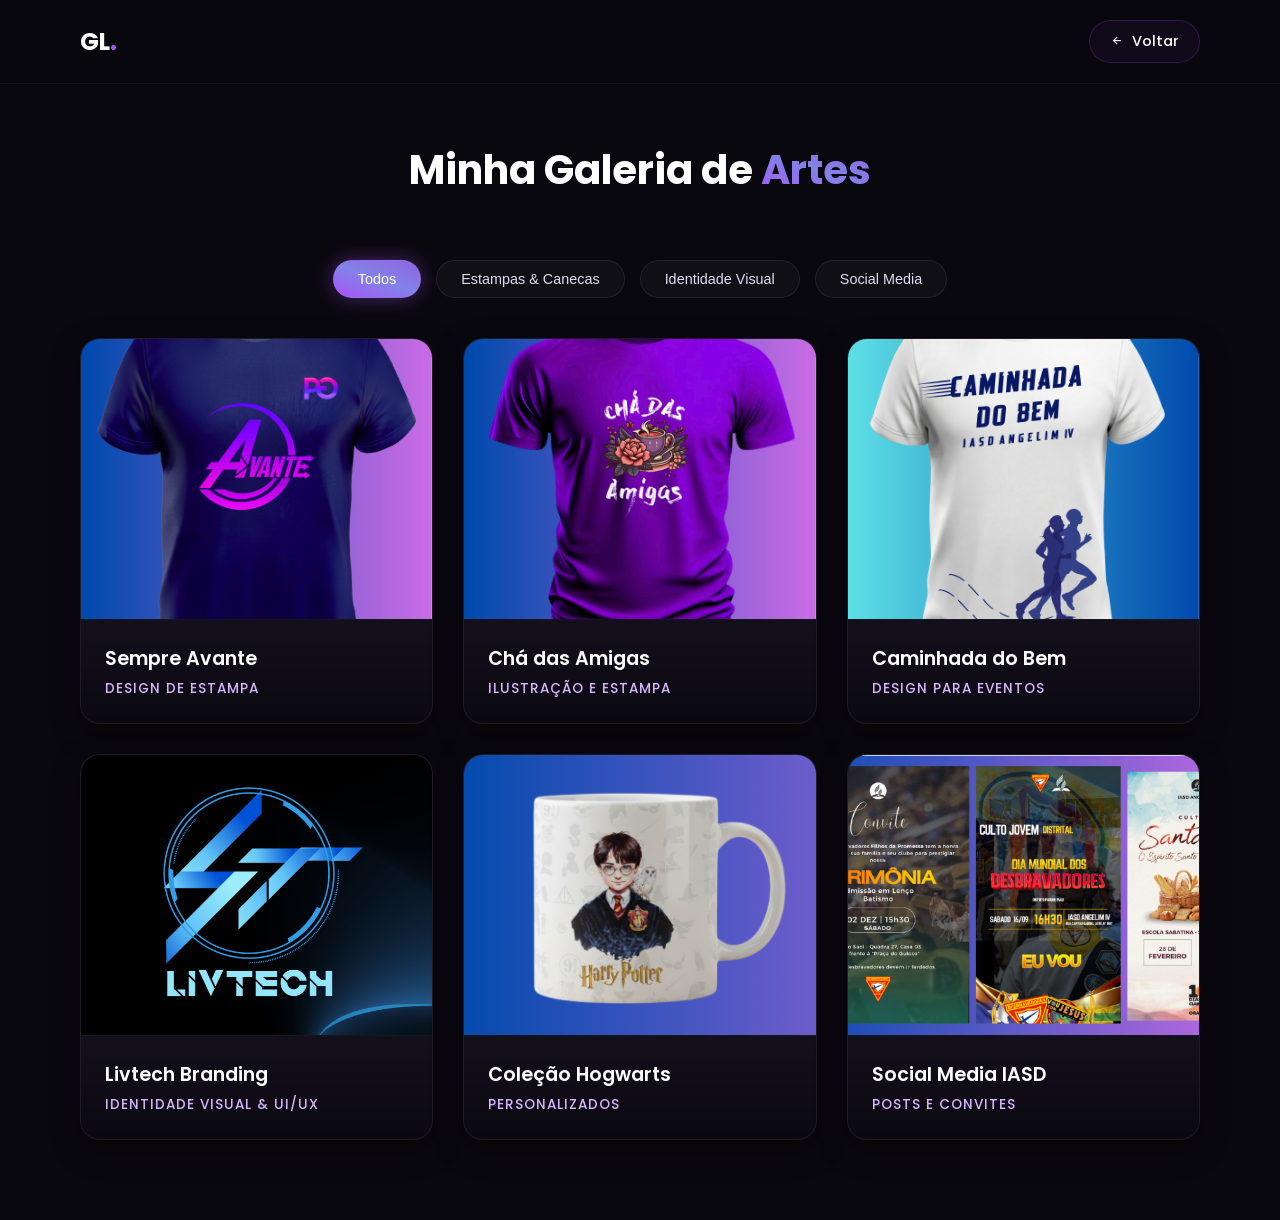
==== commit bda7bdd2: "Add SINTE-PI project; reorganize portfolio (About, vertical project layout, gallery estampas layout)" ====
--- a/galeria.html
+++ b/galeria.html
@@ -87,6 +87,7 @@
             const galleryCards = document.querySelectorAll('.card-art');
 
             function applyFilter(category) {
+                const grid = document.querySelector('.grid-galeria');
                 // Atualiza estado do botão ativo
                 filterBtns.forEach(btn => {
                     if (btn.getAttribute('data-filter') === category) {
@@ -96,11 +97,23 @@
                     }
                 });
 
+                // Alterna layout especial para estampas
+                if (category === 'estampas') {
+                    grid.classList.add('estampas-layout');
+                } else {
+                    grid.classList.remove('estampas-layout');
+                }
+
                 // Filtra os cartões com animação suave
                 galleryCards.forEach(card => {
                     const cardCategory = card.getAttribute('data-category');
                     if (category === 'all' || cardCategory === category) {
-                        card.style.display = 'flex';
+                        // Quando estiver no layout de estampas, deixamos o CSS controlar o display
+                        if (grid.classList.contains('estampas-layout')) {
+                            card.style.display = '';
+                        } else {
+                            card.style.display = 'flex';
+                        }
                         setTimeout(() => {
                             card.style.opacity = '1';
                             card.style.transform = 'scale(1)';
--- a/style.css
+++ b/style.css
@@ -73,22 +73,17 @@
 /* Navbar */
 
 .navbar {
-
-    padding: 25px 0;
-
+    padding: 20px 0;
     position: fixed;
-
     width: 100%;
-
     top: 0;
-
-    background: rgba(18, 13, 13, 0.95);
-
+    background: rgba(10, 8, 15, 0.85);
+    backdrop-filter: blur(12px);
+    -webkit-backdrop-filter: blur(12px);
+    border-bottom: 1px solid rgba(255, 255, 255, 0.05);
     z-index: 1000;
-
-}
-
-
+    transition: all 0.3s ease;
+}
 
 .nav-container { display: flex; justify-content: space-between; align-items: center; }
 
@@ -101,6 +96,21 @@
 .nav-links a { text-decoration: none; color: var(--text-color); font-weight: 500; transition: 0.3s; }
 
 .nav-links a:hover { color: var(--primary-color); }
+
+.nav-toggle {
+    display: none;
+    background: none;
+    border: none;
+    color: var(--white);
+    font-size: 1.8rem;
+    cursor: pointer;
+    z-index: 1001;
+    transition: 0.3s ease;
+}
+
+.nav-toggle:hover {
+    color: var(--primary-color);
+}
 
 
 
@@ -309,14 +319,133 @@
 
 
 
-.grid-projects {
-
+.projects-list {
+    display: flex;
+    flex-direction: column;
+    gap: 50px;
+}
+
+.project-block {
     display: grid;
-
-    grid-template-columns: repeat(auto-fit, minmax(300px, 1fr));
-
+    grid-template-columns: 1fr 1fr;
+    gap: 40px;
+    align-items: center;
+    background: rgba(255, 255, 255, 0.03);
+    border: 1px solid rgba(255, 255, 255, 0.08);
+    border-radius: 24px;
+    overflow: hidden;
+    padding: 30px;
+}
+
+.project-block.reverse {
+    direction: rtl;
+}
+
+.project-block.reverse .project-content {
+    direction: ltr;
+}
+
+.project-image {
+    min-height: 320px;
+    background-size: cover;
+    background-position: center;
+    border-radius: 18px;
+}
+
+/* Seção Sobre */
+.about-section {
+    padding: 80px 0 60px;
+}
+.about-grid {
+    display: grid;
+    grid-template-columns: 1fr 360px;
     gap: 30px;
-
+    align-items: center;
+}
+.about-text p { color: #cfc0d9; line-height: 1.8; margin-bottom: 12px; }
+.about-image img { width: 100%; border-radius: 16px; display: block; }
+
+@media (max-width: 900px) {
+    .about-grid { grid-template-columns: 1fr; text-align: center; }
+    .about-image img { max-width: 320px; margin: 0 auto; }
+}
+
+/* Layout vertical específico para destacar projetos (imagem em cima, texto embaixo) */
+.project-vertical {
+    grid-template-columns: 1fr !important;
+    text-align: center;
+}
+
+.project-vertical .project-image {
+    min-height: 420px;
+    border-radius: 14px;
+    margin-bottom: 20px;
+}
+
+.project-vertical .project-content {
+    padding-top: 0;
+    text-align: center;
+}
+
+.project-vertical .project-content h3 {
+    text-align: center;
+}
+
+.project-content {
+    padding: 10px 0;
+}
+
+.project-content h3 {
+    margin-bottom: 16px;
+    color: var(--white);
+}
+
+.project-content p,
+.project-content li {
+    color: #c1b2b2;
+    line-height: 1.8;
+    margin-bottom: 14px;
+}
+
+.project-features {
+    list-style: none;
+    padding: 0;
+    margin: 0 0 20px;
+}
+
+.project-features li {
+    position: relative;
+    padding-left: 24px;
+}
+
+.project-features li::before {
+    content: '•';
+    position: absolute;
+    left: 0;
+    color: var(--primary-color);
+}
+
+.link-projeto {
+    color: var(--primary-color);
+    text-decoration: none;
+    font-weight: 600;
+}
+
+@media (max-width: 900px) {
+    .project-block,
+    .project-block.reverse {
+        grid-template-columns: 1fr;
+        direction: ltr;
+    }
+}
+
+@media (max-width: 650px) {
+    .project-block {
+        padding: 24px;
+    }
+    .project-image {
+        min-height: 240px;
+    }
 }
 
 
@@ -386,7 +515,7 @@
     
     .hero {
         height: auto; /* Deixa a altura livre para o conteúdo crescer verticalmente */
-        padding: 100px 0 50px 0; /* Espaço para não ficar colado na navbar fixa */
+        padding: 130px 0 50px 0; /* Espaço para não ficar colado na navbar fixa */
     }
 
     .hero-layout {
@@ -409,6 +538,7 @@
         justify-content: center; /* Centraliza os botões */
         flex-direction: column; /* Botões um em cima do outro se forem grandes */
         gap: 15px;
+        width: 100%;
     }
 
     .social-links {
@@ -416,74 +546,146 @@
     }
 
     .hero-image img {
-    /* Define um tamanho fixo e quadrado para a imagem */
-    width: 300px; /* Ajuste esse valor conforme necessário para o tamanho que deseja */
-    height: 300px; /* Deve ser o mesmo valor que a largura */
-    
-    /* Faz com que a imagem preencha o quadrado sem distorcer, cortando as sobras */
+        /* Define um tamanho fixo e quadrado para a imagem */
+        width: 300px; /* Ajuste esse valor conforme necessário para o tamanho que deseja */
+        height: 300px; /* Deve ser o mesmo valor que a largura */
+        
+        /* Faz com que a imagem preencha o quadrado sem distorcer, cortando as sobras */
+        object-fit: cover;
+        
+        /* Arredonda os cantos perfeitamente */
+        border-radius: 50%;
+        
+        /* Adiciona a borda roxa que você tem no seu print original */
+        border: 5px solid #8e44ad; /* Use a cor exata do seu projeto */
+        
+        /* Opcional: Centraliza a imagem se ela estiver desalinhada */
+        display: block;
+        margin: 0 auto;
+    }
+
+    .nav-toggle {
+        display: block;
+    }
+
+    .nav-links {
+        position: fixed;
+        top: 0;
+        right: -100%;
+        width: 75%;
+        height: 100vh;
+        background: rgba(15, 12, 22, 0.98);
+        backdrop-filter: blur(15px);
+        -webkit-backdrop-filter: blur(15px);
+        flex-direction: column;
+        justify-content: center;
+        align-items: center;
+        gap: 35px;
+        transition: right 0.4s cubic-bezier(0.165, 0.84, 0.44, 1);
+        box-shadow: -10px 0 30px rgba(0, 0, 0, 0.6);
+        z-index: 999;
+    }
+
+    .nav-links.active {
+        right: 0;
+    }
+
+    .nav-links a {
+        font-size: 1.2rem;
+        width: 100%;
+        text-align: center;
+        display: block;
+        padding: 10px 0;
+    }
+}
+
+
+
+/* Configurações específicas da Galeria */
+
+.bg-galeria {
+
+    background-color: var(--bg-color);
+
+}
+
+
+
+.galeria-section {
+
+    padding-top: 120px;
+
+    padding-bottom: 60px;
+
+}
+
+
+
+.btn-back {
+
+    color: var(--primary-color);
+
+    font-weight: 600;
+
+    display: flex;
+
+    align-items: center;
+
+    gap: 5px;
+
+}
+
+
+
+.grid-galeria {
+
+    display: grid;
+
+    grid-template-columns: repeat(auto-fit, minmax(300px, 1fr));
+
+    gap: 30px;
+
+    margin-top: 40px;
+
+}
+
+/* Layout alternativo para estampas: lista de destaque (imagem grande à esquerda, texto à direita) */
+.grid-galeria.estampas-layout {
+    display: flex;
+    flex-direction: column;
+    gap: 28px;
+    margin-top: 40px;
+}
+
+.grid-galeria.estampas-layout .card-art {
+    display: grid;
+    grid-template-columns: 1fr 1fr;
+    gap: 28px;
+    align-items: center;
+    padding: 20px;
+    background: var(--card-bg);
+    border-radius: 16px;
+    border: 1px solid rgba(255,255,255,0.04);
+}
+
+.grid-galeria.estampas-layout .card-art img {
+    width: 100%;
+    height: 420px;
     object-fit: cover;
-    
-    /* Arredonda os cantos perfeitamente */
-    border-radius: 50%;
-    
-    /* Adiciona a borda roxa que você tem no seu print original */
-    border: 5px solid #8e44ad; /* Use a cor exata do seu projeto */
-    
-    /* Opcional: Centraliza a imagem se ela estiver desalinhada */
-    display: block;
-    margin: 0 auto;
-    .hero-btns { flex-direction: column; width: 100%; }
-
-}
-
-
-
-/* Configurações específicas da Galeria */
-
-.bg-galeria {
-
-    background-color: var(--bg-color);
-
-}
-
-
-
-.galeria-section {
-
-    padding-top: 120px;
-
-    padding-bottom: 60px;
-
-}
-
-
-
-.btn-back {
-
-    color: var(--primary-color);
-
-    font-weight: 600;
-
-    display: flex;
-
-    align-items: center;
-
-    gap: 5px;
-
-}
-
-
-
-.grid-galeria {
-
-    display: grid;
-
-    grid-template-columns: repeat(auto-fit, minmax(300px, 1fr));
-
-    gap: 30px;
-
-    margin-top: 40px;
-
+    border-radius: 12px;
+}
+
+.grid-galeria.estampas-layout .card-art-info {
+    padding: 12px 18px;
+}
+
+@media (max-width: 900px) {
+    .grid-galeria.estampas-layout .card-art {
+        grid-template-columns: 1fr;
+    }
+    .grid-galeria.estampas-layout .card-art img {
+        height: 320px;
+    }
 }
 
 
@@ -1244,4 +1446,4 @@
     border-color: transparent;
     color: var(--white);
     box-shadow: 0 0 20px rgba(168, 85, 247, 0.4);
-}
+}
